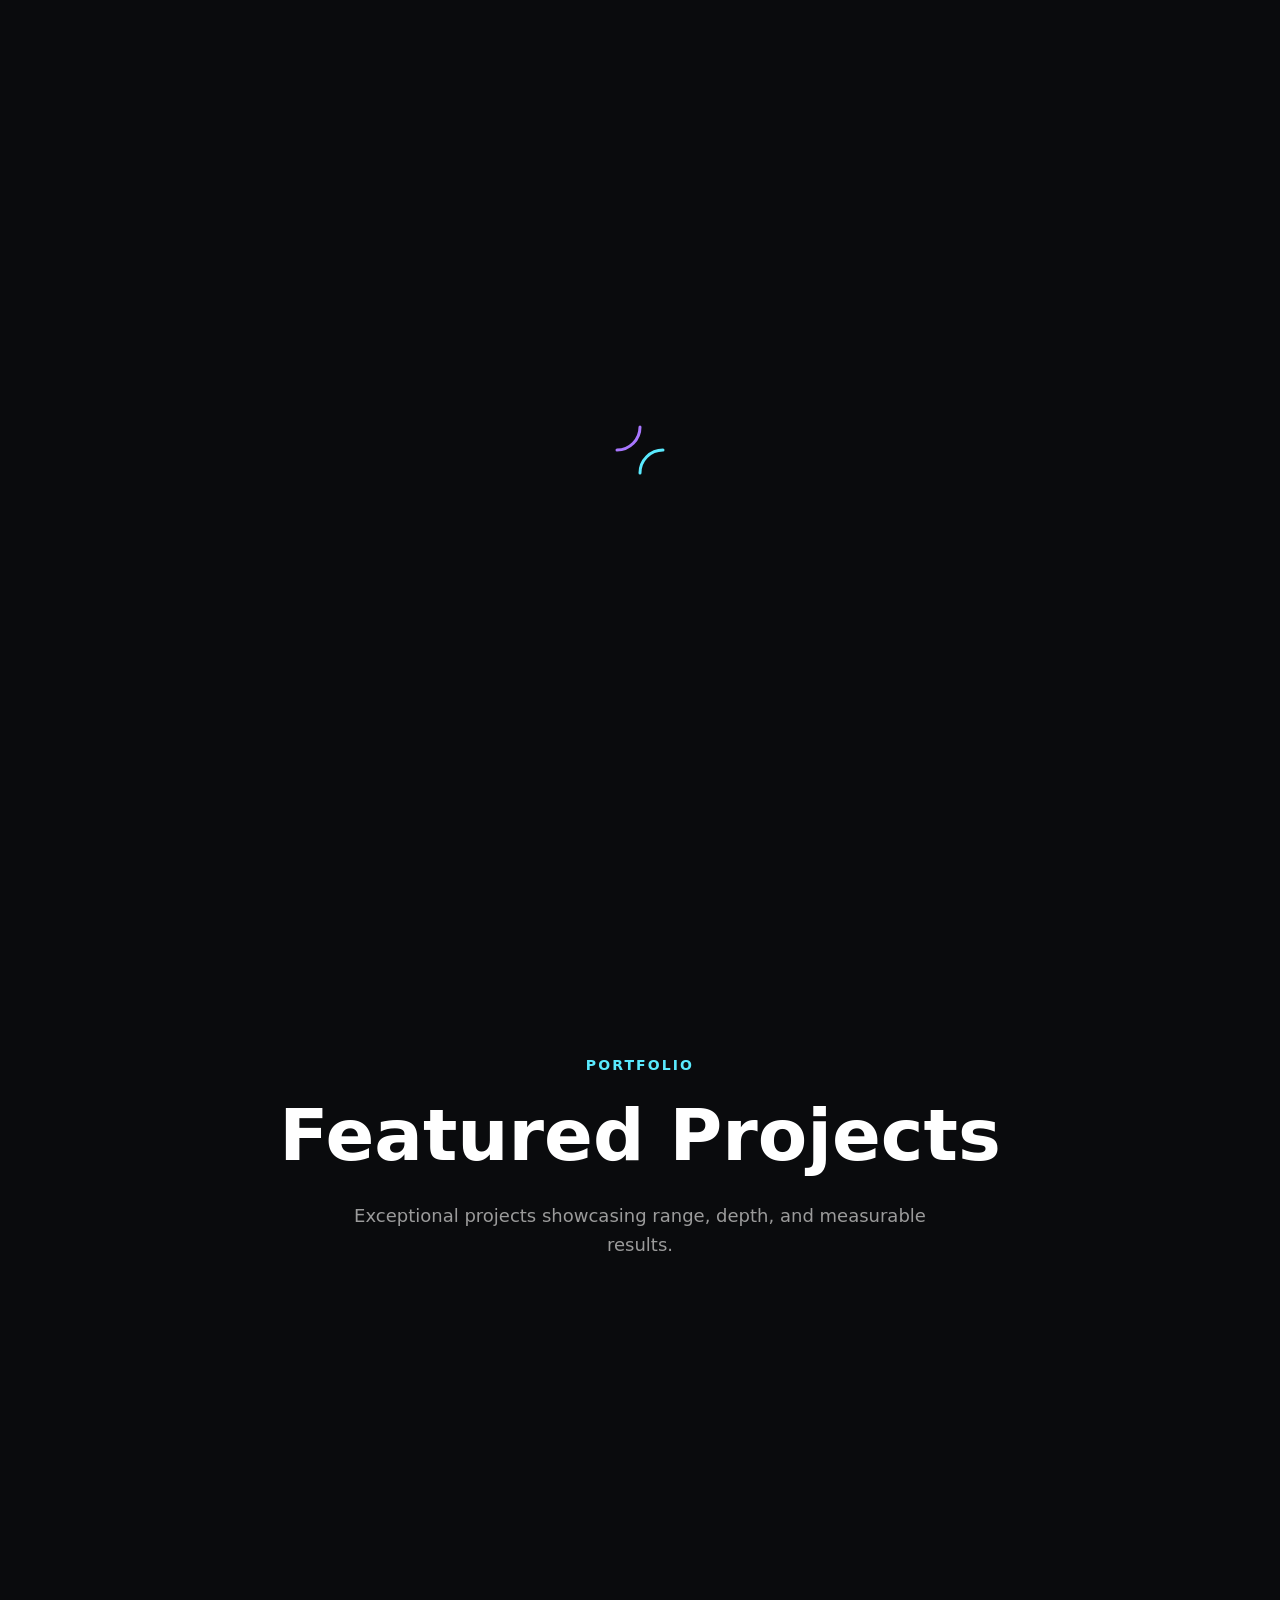
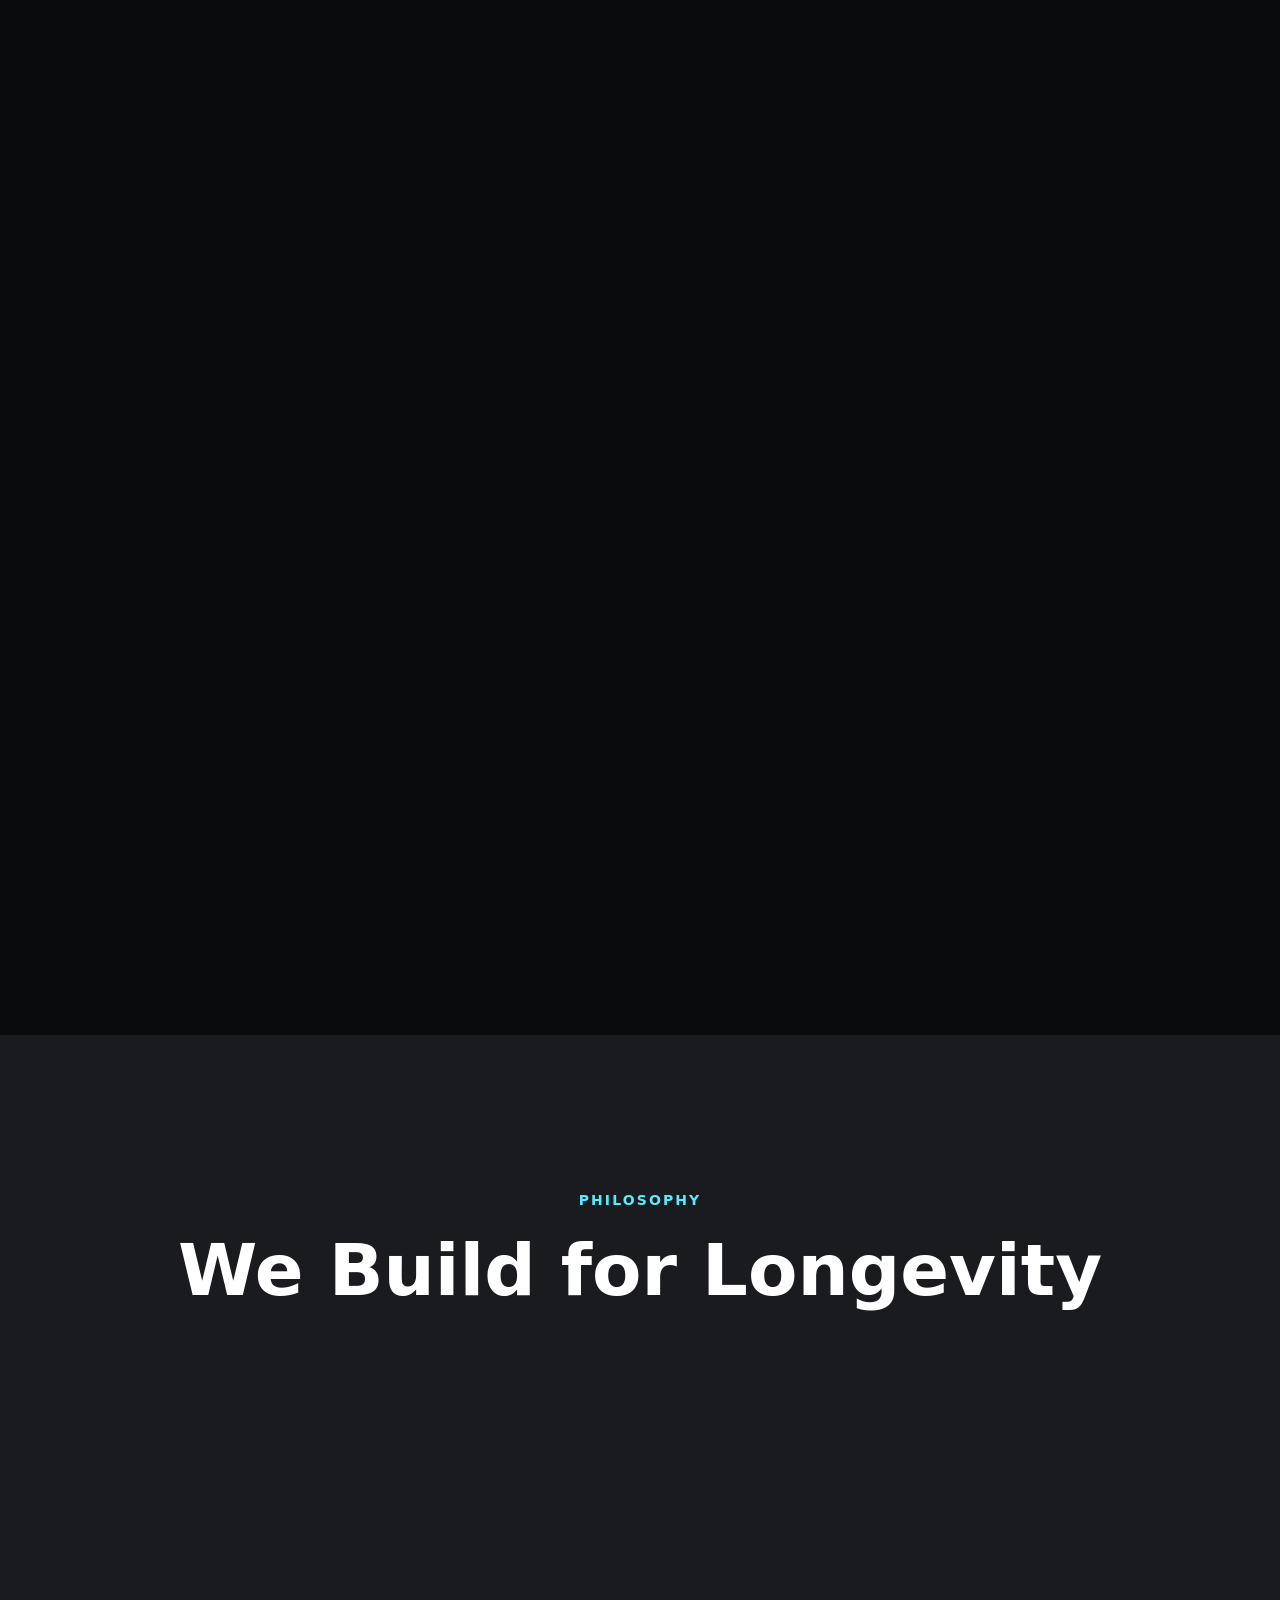
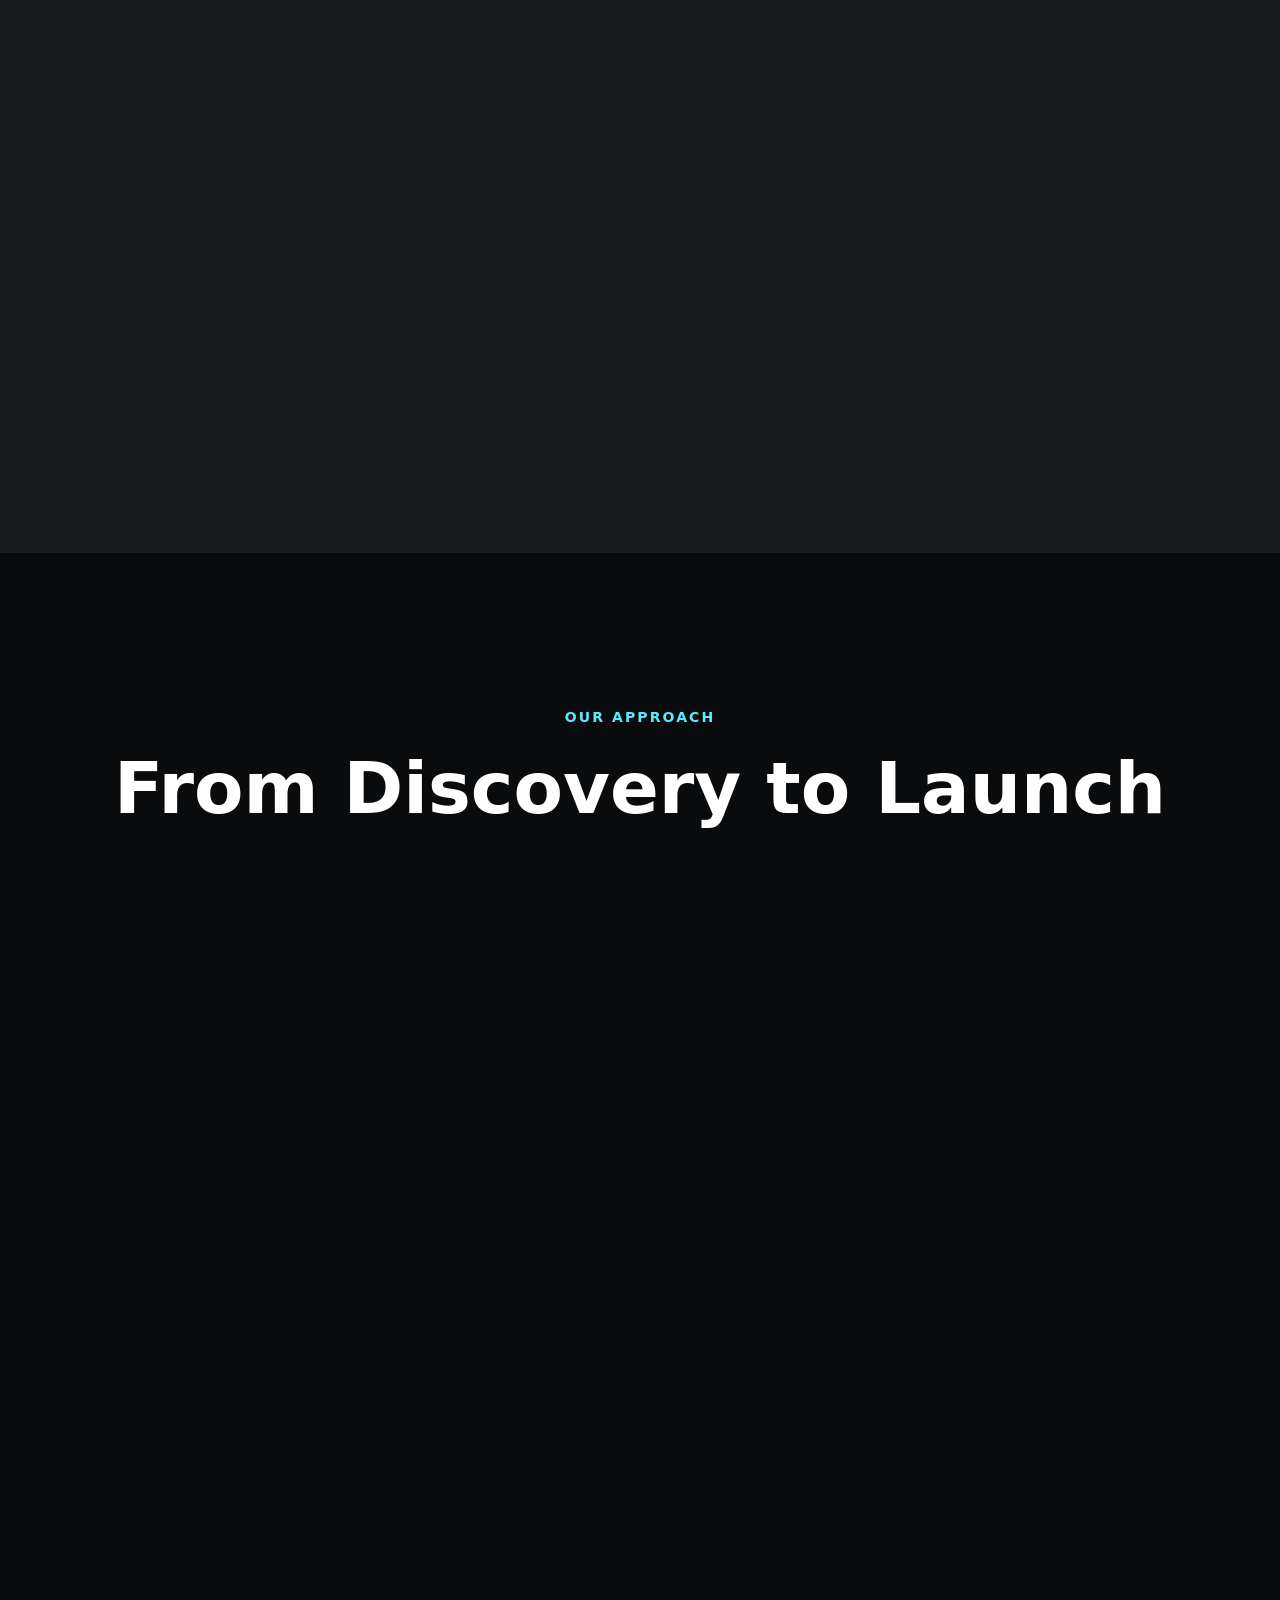
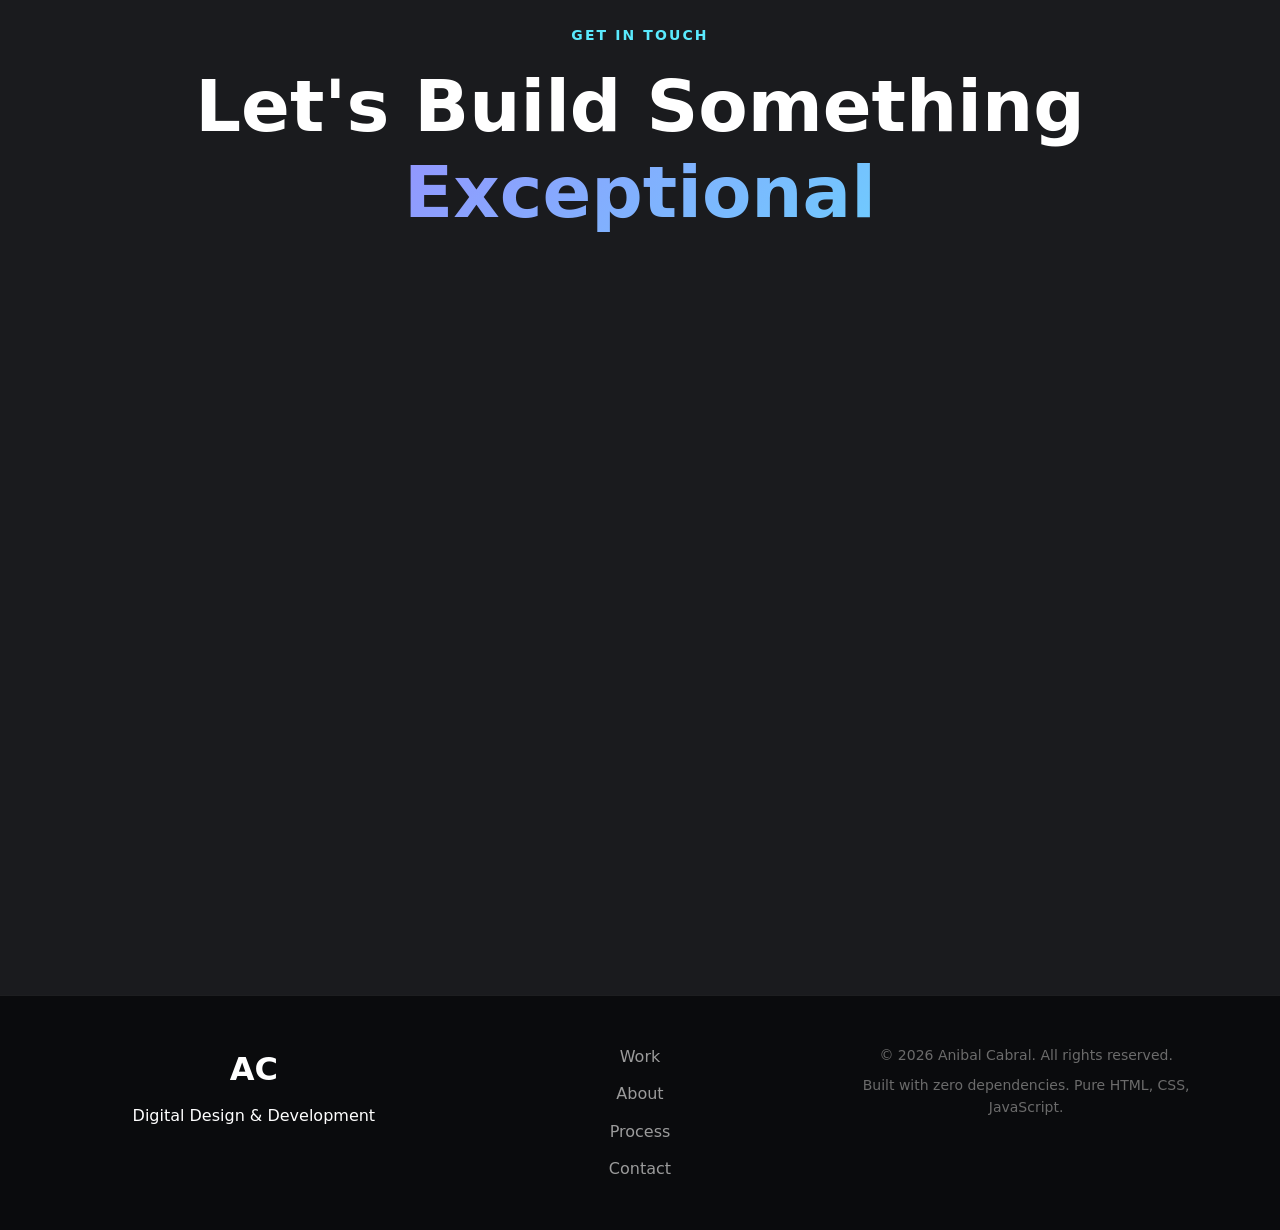
==== index.html @ a129af07 "Initial commit: Anibal Cabral Portfolio Site Features: - Zero-dependency static site (pure HTML/CSS/" ====
<!DOCTYPE html>
<html lang="en">
<head>
  <meta charset="UTF-8">
  <meta name="viewport" content="width=device-width, initial-scale=1.0">
  <meta name="description" content="Anibal Cabral — Digital Design & Development. We build accessible, high-performance websites with zero dependencies.">
  <meta name="author" content="Anibal Cabral">

  <!-- Open Graph -->
  <meta property="og:title" content="Anibal Cabral — Digital Design & Development">
  <meta property="og:description" content="We build accessible, high-performance websites with zero dependencies. Pure HTML, CSS, and JavaScript.">
  <meta property="og:type" content="website">
  <meta property="og:url" content="https://anibalcabral.com">

  <title>Anibal Cabral — Digital Design & Development</title>

  <link rel="stylesheet" href="assets/css/styles.css">
  <link rel="icon" href="assets/images/brand/favicon.svg" type="image/svg+xml">
</head>
<body>

  <!-- Skip Links (Accessibility) -->
  <a href="#main" class="skip-link">Skip to main content</a>

  <!-- Loading Animation -->
  <div class="app-loader" data-loader aria-hidden="true">
    <div class="loader-stage">
      <svg class="loader-mark" viewBox="0 0 64 64" aria-hidden="true">
        <path class="loader-arc loader-arc-purple" d="M32,9 A23,23 0 0,1 9,32"/>
        <path class="loader-arc loader-arc-aqua" d="M32,55 A23,23 0 0,1 55,32"/>
      </svg>
    </div>
  </div>

  <!-- Header -->
  <header class="site-header" data-header>
    <div class="container">
      <a href="/" class="logo" aria-label="Anibal Cabral Home">
        <span class="logo-text">AC</span>
      </a>

      <nav class="main-nav" data-nav>
        <button
          class="nav-toggle"
          data-nav-toggle
          aria-expanded="false"
          aria-controls="nav-menu"
          aria-label="Toggle navigation menu"
        >
          <span class="nav-toggle-icon" aria-hidden="true"></span>
        </button>

        <ul class="nav-menu" id="nav-menu" data-nav-menu>
          <li><a href="#work">Work</a></li>
          <li><a href="#about">About</a></li>
          <li><a href="#process">Process</a></li>
          <li><a href="#contact">Contact</a></li>
        </ul>
      </nav>
    </div>
  </header>

  <!-- Main Content -->
  <main id="main">

    <!-- Hero Section -->
    <section id="hero" class="hero hero--portfolio">
      <div class="cursor-spot" data-cursor aria-hidden="true"></div>

      <div class="container">
        <h1 class="hero-title" data-letters>
          <span class="ht-line">Anibal Cabral</span>
          <span class="ht-line gradient-text">Digital Design & Development</span>
        </h1>

        <p class="hero-lead" data-reveal>
          We build accessible, high-performance websites with zero dependencies.
          Pure HTML, CSS, and JavaScript — no frameworks, no compromises.
        </p>

        <div class="hero-cta" data-reveal>
          <a href="#work" class="cta-pill primary" data-magnetic>
            View Our Work
          </a>
          <a href="#contact" class="cta-pill secondary" data-magnetic>
            Start a Project
          </a>
        </div>
      </div>

      <div class="scroll-indicator" data-reveal>
        <span>Scroll to explore</span>
        <div class="scroll-arrow" aria-hidden="true">↓</div>
      </div>
    </section>

    <!-- Projects Section -->
    <section id="work" class="projects">
      <div class="container">
        <header class="section-head">
          <span class="overline">Portfolio</span>
          <h2 class="title-lg" data-letters>
            <span class="ht-line">Featured Projects</span>
          </h2>
          <p class="intro">
            Exceptional projects showcasing range, depth, and measurable results.
          </p>
        </header>

        <div class="project-grid">

          <!-- Project 1: Bridgewell -->
          <article class="project-card" data-tilt data-reveal>
            <figure class="project-visual">
              <img
                src="assets/images/projects/bridgewell-hero.jpg"
                alt="Bridgewell Health Service website homepage"
                loading="lazy"
                width="800"
                height="600"
              >
              <div class="project-overlay">
                <a href="case-studies/bridgewell.html" class="cta-pill">
                  View Case Study <span aria-hidden="true">→</span>
                </a>
              </div>
            </figure>

            <div class="project-meta">
              <h3 class="project-title">Bridgewell Health Service</h3>
              <p class="project-type">Healthcare • Accessibility-First</p>
              <ul class="project-tags">
                <li>Zero Dependencies</li>
                <li>WCAG AA</li>
                <li>Progressive Enhancement</li>
              </ul>
            </div>
          </article>

          <!-- Project 2: Hospital Intranet -->
          <article class="project-card" data-tilt data-reveal>
            <figure class="project-visual">
              <img
                src="assets/images/projects/hospital-intranet-hero.jpg"
                alt="Hospital intranet dashboard interface"
                loading="lazy"
                width="800"
                height="600"
              >
              <div class="project-overlay">
                <a href="case-studies/hospital-intranet.html" class="cta-pill">
                  View Case Study <span aria-hidden="true">→</span>
                </a>
              </div>
            </figure>

            <div class="project-meta">
              <h3 class="project-title">Hospital Intranet Redesign</h3>
              <p class="project-type">Enterprise • SharePoint SPFx</p>
              <ul class="project-tags">
                <li>14 Sites Unified</li>
                <li>Custom Dark Theme</li>
                <li>SPFx Components</li>
              </ul>
            </div>
          </article>

          <!-- Project 3: VitalEdge Gym (Placeholder) -->
          <article class="project-card" data-tilt data-reveal>
            <figure class="project-visual">
              <img
                src="assets/images/projects/vitaledge-hero.jpg"
                alt="VitalEdge Gym website and AI coaching platform"
                loading="lazy"
                width="800"
                height="600"
              >
              <div class="project-overlay">
                <a href="case-studies/vitaledge.html" class="cta-pill">
                  Coming Soon <span aria-hidden="true">→</span>
                </a>
              </div>
            </figure>

            <div class="project-meta">
              <h3 class="project-title">VitalEdge Gym + AI Coaching</h3>
              <p class="project-type">Fitness • AI Integration</p>
              <ul class="project-tags">
                <li>Hybrid Platform</li>
                <li>AI-Powered Coaching</li>
                <li>In Development</li>
              </ul>
            </div>
          </article>

          <!-- Project 4: Crypto Infrastructure (Placeholder) -->
          <article class="project-card" data-tilt data-reveal>
            <figure class="project-visual">
              <img
                src="assets/images/projects/crypto-infra-hero.jpg"
                alt="Cryptocurrency trading infrastructure dashboard"
                loading="lazy"
                width="800"
                height="600"
              >
              <div class="project-overlay">
                <a href="case-studies/crypto-infrastructure.html" class="cta-pill">
                  View Case Study <span aria-hidden="true">→</span>
                </a>
              </div>
            </figure>

            <div class="project-meta">
              <h3 class="project-title">Crypto Trading Infrastructure</h3>
              <p class="project-type">DeFi • High-Performance Systems</p>
              <ul class="project-tags">
                <li>Real-Time Data</li>
                <li>Multi-Agent Orchestration</li>
                <li>Production Scale</li>
              </ul>
            </div>
          </article>

        </div>
      </div>
    </section>

    <!-- About Section -->
    <section id="about" class="about">
      <div class="container">
        <header class="section-head">
          <span class="overline">Philosophy</span>
          <h2 class="title-lg" data-letters>
            <span class="ht-line">We Build for Longevity</span>
          </h2>
        </header>

        <div class="about-content">
          <div class="about-principle" data-reveal>
            <h3>Zero Dependencies</h3>
            <p>
              No frameworks. No build tools. No npm packages breaking six months later.
              Pure HTML, CSS, and JavaScript that works everywhere, forever.
            </p>
          </div>

          <div class="about-principle" data-reveal>
            <h3>Accessibility First</h3>
            <p>
              WCAG AA minimum. Semantic HTML. ARIA labels. Keyboard navigation.
              Reduced motion support. Screen reader tested. Everyone deserves access.
            </p>
          </div>

          <div class="about-principle" data-reveal>
            <h3>Performance Obsessed</h3>
            <p>
              Lazy loading. Passive listeners. GPU acceleration. RequestAnimationFrame.
              Instant loads. Smooth animations. Lighthouse 98+ scores.
            </p>
          </div>

          <div class="about-principle" data-reveal>
            <h3>Progressive Enhancement</h3>
            <p>
              Works without JavaScript. Enhanced with it. Mobile-first responsive.
              Clamp-based spacing. Breakpoint-free design. Future-proof architecture.
            </p>
          </div>
        </div>
      </div>
    </section>

    <!-- Process Section -->
    <section id="process" class="process">
      <div class="container">
        <header class="section-head">
          <span class="overline">Our Approach</span>
          <h2 class="title-lg" data-letters>
            <span class="ht-line">From Discovery to Launch</span>
          </h2>
        </header>

        <div class="process-timeline">
          <div class="phase" data-reveal>
            <div class="phase-number" data-counter data-target="1">1</div>
            <h3>Discovery & Research</h3>
            <p>
              Client interviews, competitive analysis, accessibility audit,
              user research. We understand the problem before touching code.
            </p>
          </div>

          <div class="phase" data-reveal>
            <div class="phase-number" data-counter data-target="2">2</div>
            <h3>Design System</h3>
            <p>
              Brand palette, custom properties, component library,
              accessibility-first patterns. Scalable, maintainable, beautiful.
            </p>
          </div>

          <div class="phase" data-reveal>
            <div class="phase-number" data-counter data-target="3">3</div>
            <h3>Development</h3>
            <p>
              Pure HTML5/CSS3/ES6+. Zero frameworks. Progressive enhancement.
              Mobile-first responsive. Performance optimized from day one.
            </p>
          </div>

          <div class="phase" data-reveal>
            <div class="phase-number" data-counter data-target="4">4</div>
            <h3>Testing & Launch</h3>
            <p>
              WCAG AA compliance testing, cross-browser QA, performance optimization,
              screen reader testing, security audit, deployment.
            </p>
          </div>
        </div>
      </div>
    </section>

    <!-- Contact Section -->
    <section id="contact" class="contact">
      <div class="container">
        <header class="section-head">
          <span class="overline">Get in Touch</span>
          <h2 class="title-lg" data-letters>
            <span class="ht-line">Let's Build Something</span>
            <span class="ht-line gradient-text">Exceptional</span>
          </h2>
        </header>

        <div class="contact-content">
          <div class="contact-info" data-reveal>
            <p class="contact-lead">
              Ready to start a project? Have a question about our process?
              We'd love to hear from you.
            </p>

            <div class="contact-methods">
              <div class="contact-method">
                <h3>Email</h3>
                <a href="mailto:anibal.cabral@uhsinc.com">anibal.cabral@uhsinc.com</a>
              </div>

              <div class="contact-method">
                <h3>Phone</h3>
                <a href="tel:+18573640579">857.364.0579</a>
              </div>

              <div class="contact-method">
                <h3>Location</h3>
                <p>Boston, Massachusetts</p>
              </div>
            </div>
          </div>

          <form class="contact-form" data-reveal action="/contact" method="POST">
            <div class="form-group">
              <label for="name">Name</label>
              <input
                type="text"
                id="name"
                name="name"
                required
                aria-required="true"
              >
            </div>

            <div class="form-group">
              <label for="email">Email</label>
              <input
                type="email"
                id="email"
                name="email"
                required
                aria-required="true"
              >
            </div>

            <div class="form-group">
              <label for="project">Project Type</label>
              <select id="project" name="project">
                <option value="new-website">New Website</option>
                <option value="redesign">Website Redesign</option>
                <option value="enterprise">Enterprise Application</option>
                <option value="ecommerce">E-Commerce</option>
                <option value="other">Other</option>
              </select>
            </div>

            <div class="form-group">
              <label for="message">Message</label>
              <textarea
                id="message"
                name="message"
                rows="5"
                required
                aria-required="true"
              ></textarea>
            </div>

            <button type="submit" class="cta-pill primary" data-magnetic>
              Send Message
            </button>
          </form>
        </div>
      </div>
    </section>

  </main>

  <!-- Footer -->
  <footer class="site-footer">
    <div class="container">
      <div class="footer-content">
        <div class="footer-brand">
          <div class="logo-text">AC</div>
          <p>Digital Design & Development</p>
        </div>

        <nav class="footer-nav">
          <ul>
            <li><a href="#work">Work</a></li>
            <li><a href="#about">About</a></li>
            <li><a href="#process">Process</a></li>
            <li><a href="#contact">Contact</a></li>
          </ul>
        </nav>

        <div class="footer-meta">
          <p>&copy; 2026 Anibal Cabral. All rights reserved.</p>
          <p>Built with zero dependencies. Pure HTML, CSS, JavaScript.</p>
        </div>
      </div>
    </div>
  </footer>

  <!-- Section Navigation Rail -->
  <nav class="section-rail" data-rail aria-label="Section navigation">
    <a href="#hero" class="rail-dot" data-rail-dot="hero" aria-label="Hero section">
      <span class="rail-label">Top</span>
    </a>
    <a href="#work" class="rail-dot" data-rail-dot="work" aria-label="Work section">
      <span class="rail-label">Work</span>
    </a>
    <a href="#about" class="rail-dot" data-rail-dot="about" aria-label="About section">
      <span class="rail-label">About</span>
    </a>
    <a href="#process" class="rail-dot" data-rail-dot="process" aria-label="Process section">
      <span class="rail-label">Process</span>
    </a>
    <a href="#contact" class="rail-dot" data-rail-dot="contact" aria-label="Contact section">
      <span class="rail-label">Contact</span>
    </a>
  </nav>

  <!-- Scroll Progress Bar -->
  <div class="scroll-progress" data-scroll-progress aria-hidden="true"></div>

  <script src="assets/js/main.js"></script>
</body>
</html>
---- assets/css/styles.css ----
/* ================================================================
   Anibal Cabral — Portfolio Site
   Foundation: Bridgewell Standards (Zero Dependencies, WCAG AA)
   Enhancements: 2026 Trends (Motion-First, Bold Typography)
   ================================================================ */

/* ================================================================
   CSS Custom Properties (Design System)
   ================================================================ */

:root {
  /* Brand Colors (Bridgewell Palette) */
  --purple: #a877fe;
  --purple-600: #7a4eff;
  --aqua: #5aeafe;
  --aqua-600: #2cd9f0;

  /* 2026 Accent Colors */
  --accent-energy: #ff6b6b;
  --accent-trust: #4ecdc4;

  /* Grayscale */
  --gray-900: #0a0b0d;
  --gray-800: #1a1b1e;
  --gray-700: #2d2e32;
  --gray-600: #4d4d4d;
  --gray-500: #6b6b6b;
  --gray-400: #9b9b9b;
  --gray-300: #cccccc;
  --gray-200: #e1e1e1;
  --gray-100: #f8f9fa;
  --white: #ffffff;

  /* Semantic Colors */
  --bg-primary: var(--gray-900);
  --bg-secondary: var(--gray-800);
  --bg-card: var(--gray-700);
  --text-primary: var(--white);
  --text-secondary: var(--gray-400);
  --text-muted: var(--gray-500);
  --border-color: rgba(255, 255, 255, 0.08);

  /* Gradients */
  --gradient-hero: linear-gradient(135deg, var(--purple), var(--aqua));
  --gradient-accent: linear-gradient(115deg, var(--accent-energy), var(--accent-trust));

  /* Typography Scale (2026 Bold Headlines) */
  --font-display: 'Sora', system-ui, -apple-system, sans-serif;
  --font-body: system-ui, -apple-system, BlinkMacSystemFont, 'Segoe UI', sans-serif;

  --text-display: clamp(4rem, 12vw, 10rem);
  --text-6xl: clamp(3rem, 8vw, 6rem);
  --text-5xl: clamp(2.5rem, 6vw, 4.5rem);
  --text-4xl: clamp(2rem, 5vw, 3.5rem);
  --text-3xl: clamp(1.75rem, 4vw, 2.5rem);
  --text-2xl: clamp(1.5rem, 3vw, 2rem);
  --text-xl: clamp(1.25rem, 2.5vw, 1.5rem);
  --text-lg: 1.125rem;
  --text-base: 1rem;
  --text-sm: 0.875rem;
  --text-xs: 0.75rem;

  /* Spacing */
  --gutter: clamp(1.25rem, 3vw, 2rem);
  --container: clamp(1100px, 88vw, 1320px);
  --section-gap: clamp(6rem, 12vw, 10rem);
  --card-gap: clamp(2rem, 4vw, 3rem);

  /* Border Radius */
  --radius-xs: 4px;
  --radius-sm: 8px;
  --radius-md: 12px;
  --radius-lg: 16px;
  --radius-xl: 24px;
  --radius-pill: 99px;

  /* Shadows */
  --shadow-sm: 0 2px 8px rgba(0, 0, 0, 0.1);
  --shadow-md: 0 4px 16px rgba(0, 0, 0, 0.15);
  --shadow-lg: 0 12px 30px rgba(0, 0, 0, 0.25);
  --shadow-glow: 0 0 40px rgba(168, 119, 254, 0.3);

  /* Transitions */
  --ease: cubic-bezier(0.4, 0, 0.2, 1);
  --ease-in: cubic-bezier(0.4, 0, 1, 1);
  --ease-out: cubic-bezier(0, 0, 0.2, 1);
  --ease-bounce: cubic-bezier(0.68, -0.55, 0.265, 1.55);

  --duration-fast: 150ms;
  --duration-base: 250ms;
  --duration-slow: 350ms;
  --duration-slower: 500ms;

  /* Z-Index Scale */
  --z-base: 1;
  --z-dropdown: 100;
  --z-sticky: 200;
  --z-fixed: 300;
  --z-modal: 400;
  --z-popover: 500;
  --z-tooltip: 600;
}

/* ================================================================
   Reset & Base Styles
   ================================================================ */

*,
*::before,
*::after {
  box-sizing: border-box;
  margin: 0;
  padding: 0;
}

html {
  font-size: 16px;
  scroll-behavior: smooth;
  -webkit-font-smoothing: antialiased;
  -moz-osx-font-smoothing: grayscale;
}

@media (prefers-reduced-motion: reduce) {
  html {
    scroll-behavior: auto;
  }
}

body {
  font-family: var(--font-body);
  font-size: var(--text-base);
  line-height: 1.6;
  color: var(--text-primary);
  background: var(--bg-primary);
  overflow-x: hidden;
}

/* ================================================================
   Accessibility
   ================================================================ */

.skip-link {
  position: absolute;
  top: -100%;
  left: 0;
  padding: 1rem 1.5rem;
  background: var(--purple);
  color: var(--white);
  text-decoration: none;
  font-weight: 600;
  z-index: var(--z-tooltip);
  border-radius: 0 0 var(--radius-sm) 0;
}

.skip-link:focus {
  top: 0;
}

:focus-visible {
  outline: 2px solid var(--aqua);
  outline-offset: 4px;
}

@media (prefers-reduced-motion: reduce) {
  *,
  *::before,
  *::after {
    animation-duration: 0.01ms !important;
    animation-iteration-count: 1 !important;
    transition-duration: 0.01ms !important;
  }
}

/* ================================================================
   Typography
   ================================================================ */

h1, h2, h3, h4, h5, h6 {
  font-family: var(--font-display);
  font-weight: 700;
  line-height: 1.2;
  margin-bottom: 1rem;
}

h1 { font-size: var(--text-6xl); }
h2 { font-size: var(--text-4xl); }
h3 { font-size: var(--text-2xl); }
h4 { font-size: var(--text-xl); }
h5 { font-size: var(--text-lg); }
h6 { font-size: var(--text-base); }

p {
  margin-bottom: 1rem;
}

a {
  color: var(--aqua);
  text-decoration: none;
  transition: color var(--duration-base) var(--ease);
}

a:hover {
  color: var(--aqua-600);
}

/* ================================================================
   Layout Utilities
   ================================================================ */

.container {
  width: min(var(--container), 100% - var(--gutter) * 2);
  margin-inline: auto;
}

.section-gap {
  padding-block: var(--section-gap);
}

/* ================================================================
   Loading Animation
   ================================================================ */

.app-loader {
  position: fixed;
  inset: 0;
  background: var(--bg-primary);
  display: grid;
  place-items: center;
  z-index: var(--z-modal);
  transition: opacity var(--duration-slow) var(--ease),
              visibility 0ms var(--duration-slow);
}

.app-loader[data-loaded] {
  opacity: 0;
  visibility: hidden;
}

.loader-stage {
  width: 64px;
  height: 64px;
  animation: pulse 1.5s ease-in-out infinite;
}

.loader-mark {
  width: 100%;
  height: 100%;
}

.loader-arc {
  fill: none;
  stroke-width: 3;
  stroke-linecap: round;
  animation: spin 2s linear infinite;
  transform-origin: center;
}

.loader-arc-purple {
  stroke: var(--purple);
}

.loader-arc-aqua {
  stroke: var(--aqua);
  animation-direction: reverse;
}

@keyframes spin {
  to { transform: rotate(360deg); }
}

@keyframes pulse {
  0%, 100% { opacity: 1; transform: scale(1); }
  50% { opacity: 0.8; transform: scale(0.95); }
}

/* ================================================================
   Header
   ================================================================ */

.site-header {
  position: fixed;
  top: 0;
  left: 0;
  right: 0;
  z-index: var(--z-sticky);
  background: var(--bg-primary);
  border-bottom: 1px solid var(--border-color);
  backdrop-filter: blur(12px);
  -webkit-backdrop-filter: blur(12px);
  transition: transform var(--duration-base) var(--ease);
}

.site-header[data-scrolled] {
  box-shadow: var(--shadow-md);
}

.site-header .container {
  display: flex;
  align-items: center;
  justify-content: space-between;
  padding-block: 1.25rem;
}

.logo {
  font-family: var(--font-display);
  font-size: var(--text-xl);
  font-weight: 700;
  color: var(--text-primary);
  transition: color var(--duration-base) var(--ease);
}

.logo:hover {
  color: var(--aqua);
}

.main-nav {
  display: flex;
  align-items: center;
  gap: 2rem;
}

.nav-toggle {
  display: none;
  background: none;
  border: none;
  cursor: pointer;
  padding: 0.5rem;
}

.nav-toggle-icon {
  display: block;
  width: 24px;
  height: 2px;
  background: var(--text-primary);
  position: relative;
  transition: background var(--duration-base) var(--ease);
}

.nav-toggle-icon::before,
.nav-toggle-icon::after {
  content: '';
  position: absolute;
  left: 0;
  width: 100%;
  height: 2px;
  background: var(--text-primary);
  transition: transform var(--duration-base) var(--ease);
}

.nav-toggle-icon::before { top: -8px; }
.nav-toggle-icon::after { bottom: -8px; }

.nav-toggle[aria-expanded="true"] .nav-toggle-icon {
  background: transparent;
}

.nav-toggle[aria-expanded="true"] .nav-toggle-icon::before {
  transform: rotate(45deg) translate(5px, 6px);
}

.nav-toggle[aria-expanded="true"] .nav-toggle-icon::after {
  transform: rotate(-45deg) translate(5px, -6px);
}

.nav-menu {
  display: flex;
  gap: 2rem;
  list-style: none;
}

.nav-menu a {
  color: var(--text-secondary);
  font-weight: 500;
  transition: color var(--duration-base) var(--ease);
}

.nav-menu a:hover {
  color: var(--text-primary);
}

@media (max-width: 768px) {
  .nav-toggle {
    display: block;
  }

  .nav-menu {
    position: fixed;
    top: 73px;
    right: -100%;
    width: min(320px, 100%);
    height: calc(100vh - 73px);
    background: var(--bg-secondary);
    flex-direction: column;
    padding: 2rem;
    transition: right var(--duration-slow) var(--ease);
    box-shadow: var(--shadow-lg);
  }

  .nav-menu[data-expanded] {
    right: 0;
  }
}

/* ================================================================
   Hero Section
   ================================================================ */

.hero {
  position: relative;
  min-height: 100vh;
  display: grid;
  place-items: center;
  padding-block: 8rem 4rem;
  overflow: hidden;
}

.cursor-spot {
  position: absolute;
  inset: 0;
  pointer-events: none;
  background: radial-gradient(
    600px circle at var(--x, 50%) var(--y, 50%),
    rgba(168, 119, 254, 0.08),
    transparent 50%
  );
  opacity: 0;
  transition: opacity var(--duration-slow) var(--ease);
}

.hero:hover .cursor-spot {
  opacity: 1;
}

.hero-title {
  text-align: center;
  margin-bottom: 1.5rem;
}

.ht-line {
  display: block;
}

.gradient-text {
  background: var(--gradient-hero);
  -webkit-background-clip: text;
  -webkit-text-fill-color: transparent;
  background-clip: text;
  color: transparent;
}

.hero-lead {
  max-width: 720px;
  margin-inline: auto;
  margin-bottom: 2.5rem;
  font-size: var(--text-xl);
  line-height: 1.6;
  color: var(--text-secondary);
  text-align: center;
}

.hero-cta {
  display: flex;
  gap: 1rem;
  justify-content: center;
  flex-wrap: wrap;
}

.scroll-indicator {
  position: absolute;
  bottom: 3rem;
  left: 50%;
  transform: translateX(-50%);
  display: flex;
  flex-direction: column;
  align-items: center;
  gap: 0.5rem;
  color: var(--text-muted);
  font-size: var(--text-sm);
  text-transform: uppercase;
  letter-spacing: 0.1em;
}

.scroll-arrow {
  animation: bounce 2s ease-in-out infinite;
}

@keyframes bounce {
  0%, 100% { transform: translateY(0); }
  50% { transform: translateY(8px); }
}

/* ================================================================
   CTA Pills (Buttons)
   ================================================================ */

.cta-pill {
  display: inline-flex;
  align-items: center;
  gap: 0.5rem;
  padding: 0.875rem 2rem;
  font-size: var(--text-base);
  font-weight: 600;
  border-radius: var(--radius-pill);
  border: 2px solid transparent;
  cursor: pointer;
  transition: all var(--duration-base) var(--ease);
  position: relative;
  overflow: hidden;
}

.cta-pill::before {
  content: '';
  position: absolute;
  inset: 0;
  background: var(--gradient-hero);
  opacity: 0;
  transition: opacity var(--duration-slow) var(--ease);
  z-index: -1;
}

.cta-pill.primary {
  background: var(--gray-800);
  color: var(--white);
  box-shadow: var(--shadow-md);
}

.cta-pill.primary:hover::before {
  opacity: 1;
}

.cta-pill.secondary {
  background: transparent;
  color: var(--aqua);
  border-color: var(--aqua);
}

.cta-pill.secondary:hover {
  background: var(--aqua);
  color: var(--gray-900);
}

.cta-pill[data-magnetic] {
  transition: transform var(--duration-fast) var(--ease);
}

/* ================================================================
   Section Headers
   ================================================================ */

.section-head {
  text-align: center;
  margin-bottom: 4rem;
}

.overline {
  display: block;
  font-size: var(--text-sm);
  font-weight: 600;
  text-transform: uppercase;
  letter-spacing: 0.15em;
  color: var(--aqua);
  margin-bottom: 1rem;
}

.title-lg {
  font-size: var(--text-5xl);
  margin-bottom: 1.5rem;
}

.intro {
  max-width: 640px;
  margin-inline: auto;
  font-size: var(--text-lg);
  color: var(--text-secondary);
}

/* ================================================================
   Projects Section
   ================================================================ */

.projects {
  padding-block: var(--section-gap);
}

.project-grid {
  display: grid;
  grid-template-columns: repeat(auto-fit, minmax(min(400px, 100%), 1fr));
  gap: var(--card-gap);
}

.project-card {
  background: var(--bg-card);
  border-radius: var(--radius-lg);
  overflow: hidden;
  transition: transform var(--duration-base) var(--ease),
              box-shadow var(--duration-base) var(--ease);
}

.project-card:hover {
  transform: translateY(-8px);
  box-shadow: var(--shadow-lg);
}

.project-visual {
  position: relative;
  aspect-ratio: 4 / 3;
  overflow: hidden;
}

.project-visual img {
  width: 100%;
  height: 100%;
  object-fit: cover;
  transition: transform var(--duration-slow) var(--ease);
}

.project-card:hover .project-visual img {
  transform: scale(1.05);
}

.project-overlay {
  position: absolute;
  inset: 0;
  background: linear-gradient(
    to top,
    rgba(10, 11, 13, 0.9),
    transparent
  );
  display: grid;
  place-items: center;
  opacity: 0;
  transition: opacity var(--duration-base) var(--ease);
}

.project-card:hover .project-overlay {
  opacity: 1;
}

.project-meta {
  padding: 1.5rem;
}

.project-title {
  font-size: var(--text-xl);
  margin-bottom: 0.5rem;
}

.project-type {
  color: var(--text-muted);
  font-size: var(--text-sm);
  margin-bottom: 1rem;
}

.project-tags {
  display: flex;
  flex-wrap: wrap;
  gap: 0.5rem;
  list-style: none;
}

.project-tags li {
  padding: 0.25rem 0.75rem;
  background: var(--gray-800);
  border-radius: var(--radius-pill);
  font-size: var(--text-xs);
  color: var(--text-secondary);
}

/* ================================================================
   About Section
   ================================================================ */

.about {
  padding-block: var(--section-gap);
  background: var(--bg-secondary);
}

.about-content {
  display: grid;
  grid-template-columns: repeat(auto-fit, minmax(min(280px, 100%), 1fr));
  gap: var(--card-gap);
  margin-top: 3rem;
}

.about-principle {
  padding: 2rem;
  background: var(--bg-card);
  border-radius: var(--radius-lg);
  border: 1px solid var(--border-color);
}

.about-principle h3 {
  color: var(--aqua);
  margin-bottom: 1rem;
}

.about-principle p {
  color: var(--text-secondary);
  margin: 0;
}

/* ================================================================
   Process Section
   ================================================================ */

.process {
  padding-block: var(--section-gap);
}

.process-timeline {
  max-width: 900px;
  margin-inline: auto;
  margin-top: 3rem;
}

.phase {
  display: grid;
  grid-template-columns: 80px 1fr;
  gap: 2rem;
  margin-bottom: 3rem;
  position: relative;
}

.phase::before {
  content: '';
  position: absolute;
  left: 40px;
  top: 80px;
  bottom: -48px;
  width: 2px;
  background: var(--border-color);
}

.phase:last-child::before {
  display: none;
}

.phase-number {
  width: 80px;
  height: 80px;
  display: grid;
  place-items: center;
  font-size: var(--text-3xl);
  font-weight: 700;
  background: var(--gradient-hero);
  border-radius: 50%;
  color: var(--white);
}

.phase h3 {
  margin-bottom: 0.75rem;
}

.phase p {
  color: var(--text-secondary);
  margin: 0;
}

/* ================================================================
   Contact Section
   ================================================================ */

.contact {
  padding-block: var(--section-gap);
  background: var(--bg-secondary);
}

.contact-content {
  display: grid;
  grid-template-columns: repeat(auto-fit, minmax(min(400px, 100%), 1fr));
  gap: 4rem;
  margin-top: 3rem;
}

.contact-lead {
  font-size: var(--text-lg);
  color: var(--text-secondary);
  margin-bottom: 2rem;
}

.contact-methods {
  display: grid;
  gap: 2rem;
}

.contact-method h3 {
  font-size: var(--text-sm);
  text-transform: uppercase;
  letter-spacing: 0.1em;
  color: var(--aqua);
  margin-bottom: 0.5rem;
}

.contact-method a {
  color: var(--text-primary);
  font-size: var(--text-lg);
}

.contact-form {
  display: grid;
  gap: 1.5rem;
}

.form-group {
  display: grid;
  gap: 0.5rem;
}

.form-group label {
  font-weight: 600;
  font-size: var(--text-sm);
  color: var(--text-secondary);
}

.form-group input,
.form-group select,
.form-group textarea {
  padding: 0.875rem 1rem;
  background: var(--bg-card);
  border: 1px solid var(--border-color);
  border-radius: var(--radius-sm);
  color: var(--text-primary);
  font-family: inherit;
  font-size: var(--text-base);
  transition: border-color var(--duration-base) var(--ease);
}

.form-group input:focus,
.form-group select:focus,
.form-group textarea:focus {
  outline: none;
  border-color: var(--aqua);
}

.form-group textarea {
  resize: vertical;
  min-height: 120px;
}

/* ================================================================
   Footer
   ================================================================ */

.site-footer {
  padding-block: 3rem;
  border-top: 1px solid var(--border-color);
}

.footer-content {
  display: grid;
  grid-template-columns: repeat(auto-fit, minmax(min(200px, 100%), 1fr));
  gap: 2rem;
  text-align: center;
}

.footer-brand .logo-text {
  font-family: var(--font-display);
  font-size: var(--text-2xl);
  font-weight: 700;
  margin-bottom: 0.5rem;
}

.footer-nav ul {
  list-style: none;
  display: flex;
  flex-direction: column;
  gap: 0.75rem;
}

.footer-nav a {
  color: var(--text-secondary);
}

.footer-meta p {
  color: var(--text-muted);
  font-size: var(--text-sm);
  margin-bottom: 0.5rem;
}

/* ================================================================
   Section Rail (Navigation Dots)
   ================================================================ */

.section-rail {
  position: fixed;
  right: 2rem;
  top: 50%;
  transform: translateY(-50%);
  display: flex;
  flex-direction: column;
  gap: 1rem;
  z-index: var(--z-fixed);
}

.rail-dot {
  position: relative;
  width: 12px;
  height: 12px;
  background: var(--gray-600);
  border-radius: 50%;
  transition: all var(--duration-base) var(--ease);
}

.rail-dot:hover,
.rail-dot[data-active] {
  background: var(--aqua);
  transform: scale(1.5);
}

.rail-label {
  position: absolute;
  right: calc(100% + 1rem);
  top: 50%;
  transform: translateY(-50%);
  font-size: var(--text-xs);
  color: var(--text-secondary);
  white-space: nowrap;
  opacity: 0;
  pointer-events: none;
  transition: opacity var(--duration-base) var(--ease);
}

.rail-dot:hover .rail-label {
  opacity: 1;
}

@media (max-width: 768px) {
  .section-rail {
    display: none;
  }
}

/* ================================================================
   Scroll Progress Bar
   ================================================================ */

.scroll-progress {
  position: fixed;
  top: 0;
  left: 0;
  height: 3px;
  background: var(--gradient-hero);
  transform-origin: left;
  transform: scaleX(0);
  z-index: var(--z-tooltip);
}

/* ================================================================
   Reveal Animations
   ================================================================ */

[data-reveal] {
  opacity: 0;
  transform: translateY(40px);
  transition: opacity var(--duration-slow) var(--ease),
              transform var(--duration-slow) var(--ease);
}

[data-reveal][data-revealed] {
  opacity: 1;
  transform: translateY(0);
}

/* ================================================================
   Tilt Effect (3D Cards)
   ================================================================ */

[data-tilt] {
  transform-style: preserve-3d;
  transition: transform var(--duration-fast) var(--ease);
}

/* ================================================================
   Responsive Utilities
   ================================================================ */

@media (max-width: 1024px) {
  :root {
    --section-gap: clamp(4rem, 10vw, 8rem);
  }
}

@media (max-width: 768px) {
  .footer-content {
    text-align: left;
  }

  .hero-title {
    font-size: var(--text-4xl);
  }

  .hero-lead {
    font-size: var(--text-lg);
  }
}

@media (max-width: 480px) {
  .hero-cta {
    flex-direction: column;
  }

  .cta-pill {
    width: 100%;
    justify-content: center;
  }
}
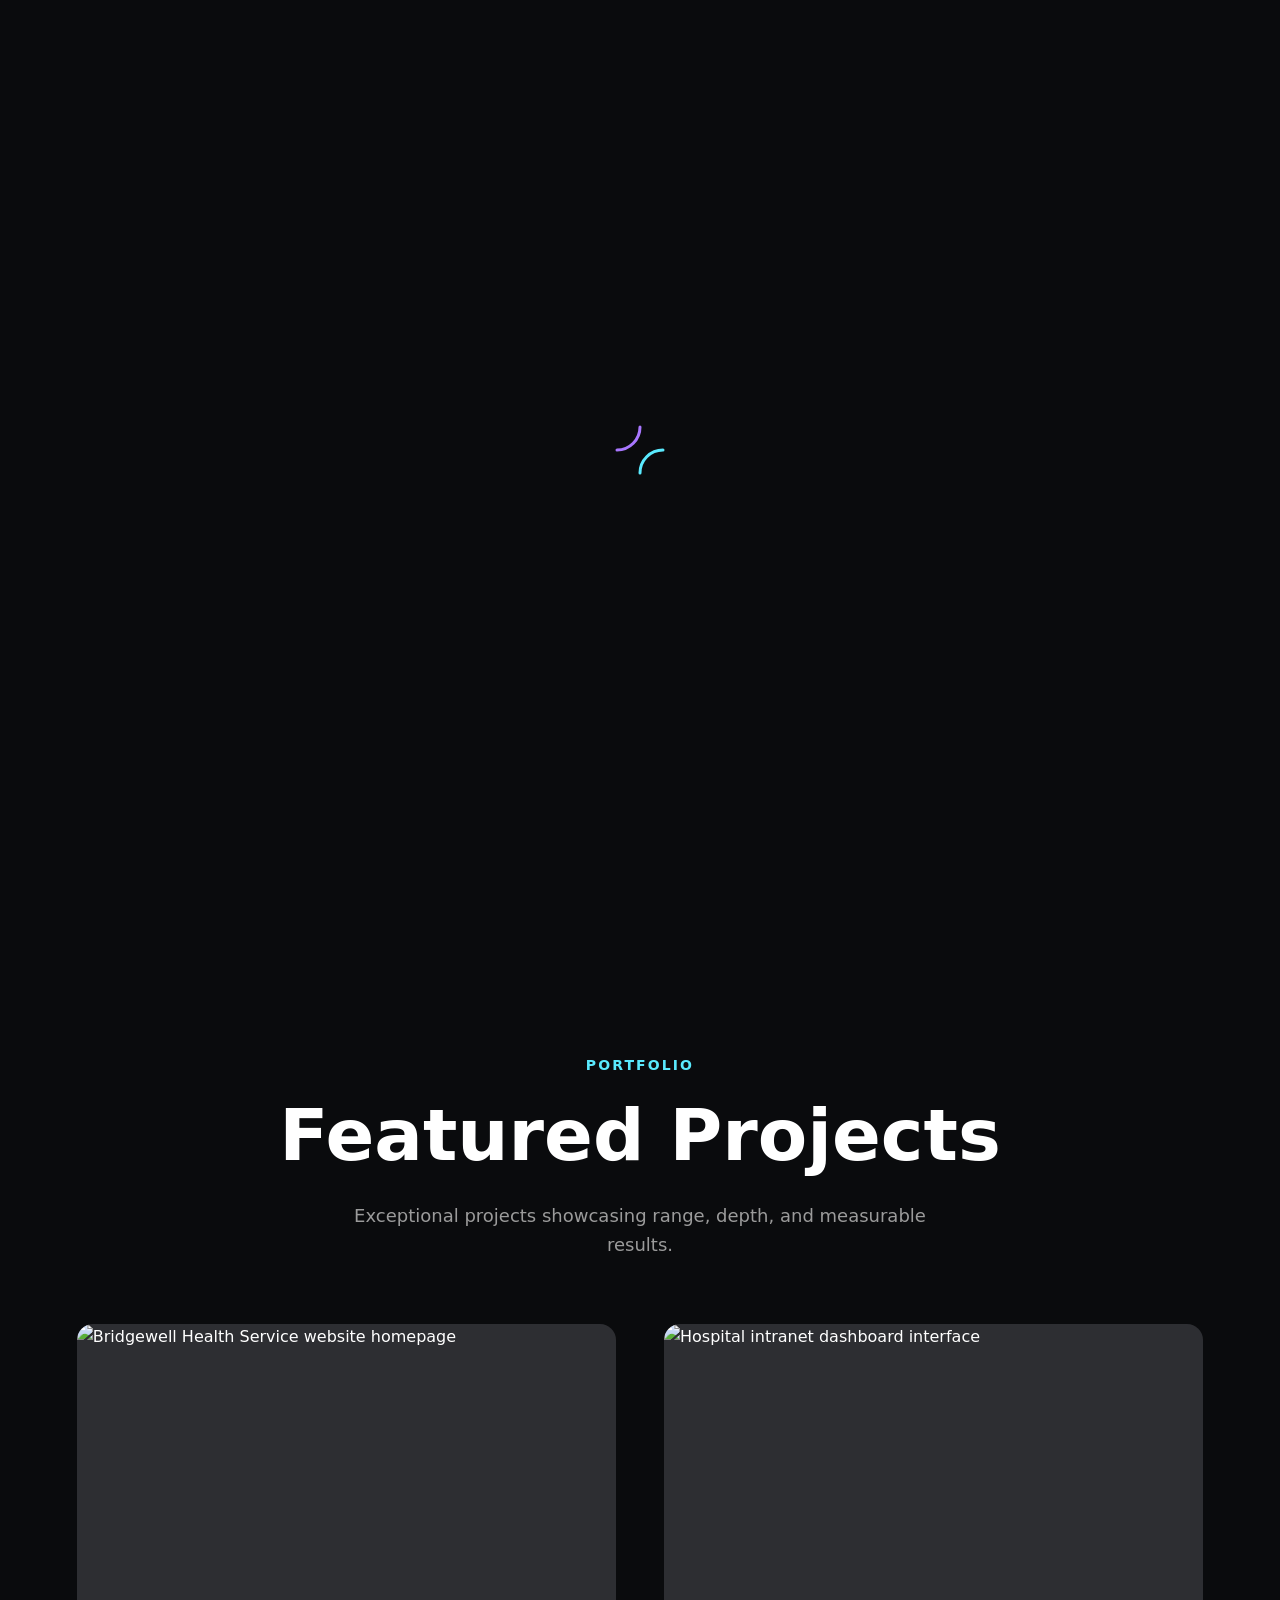
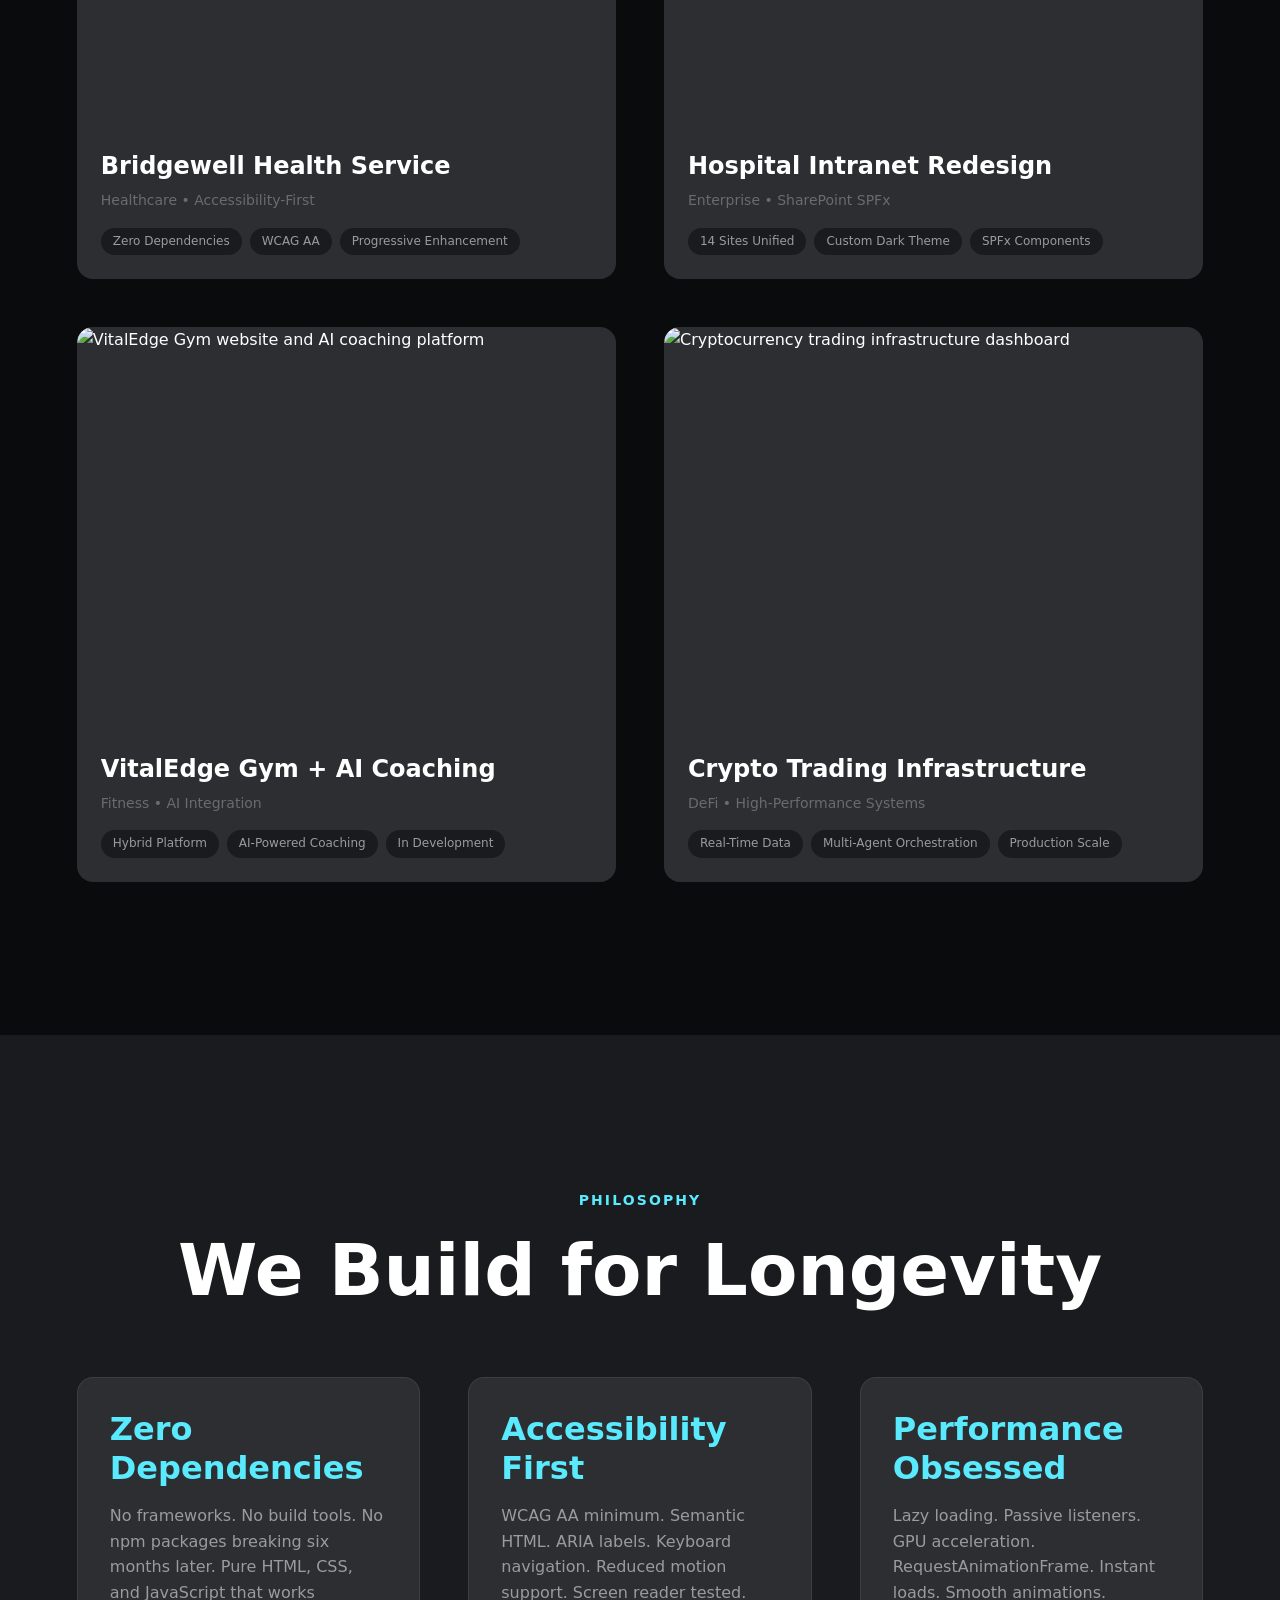
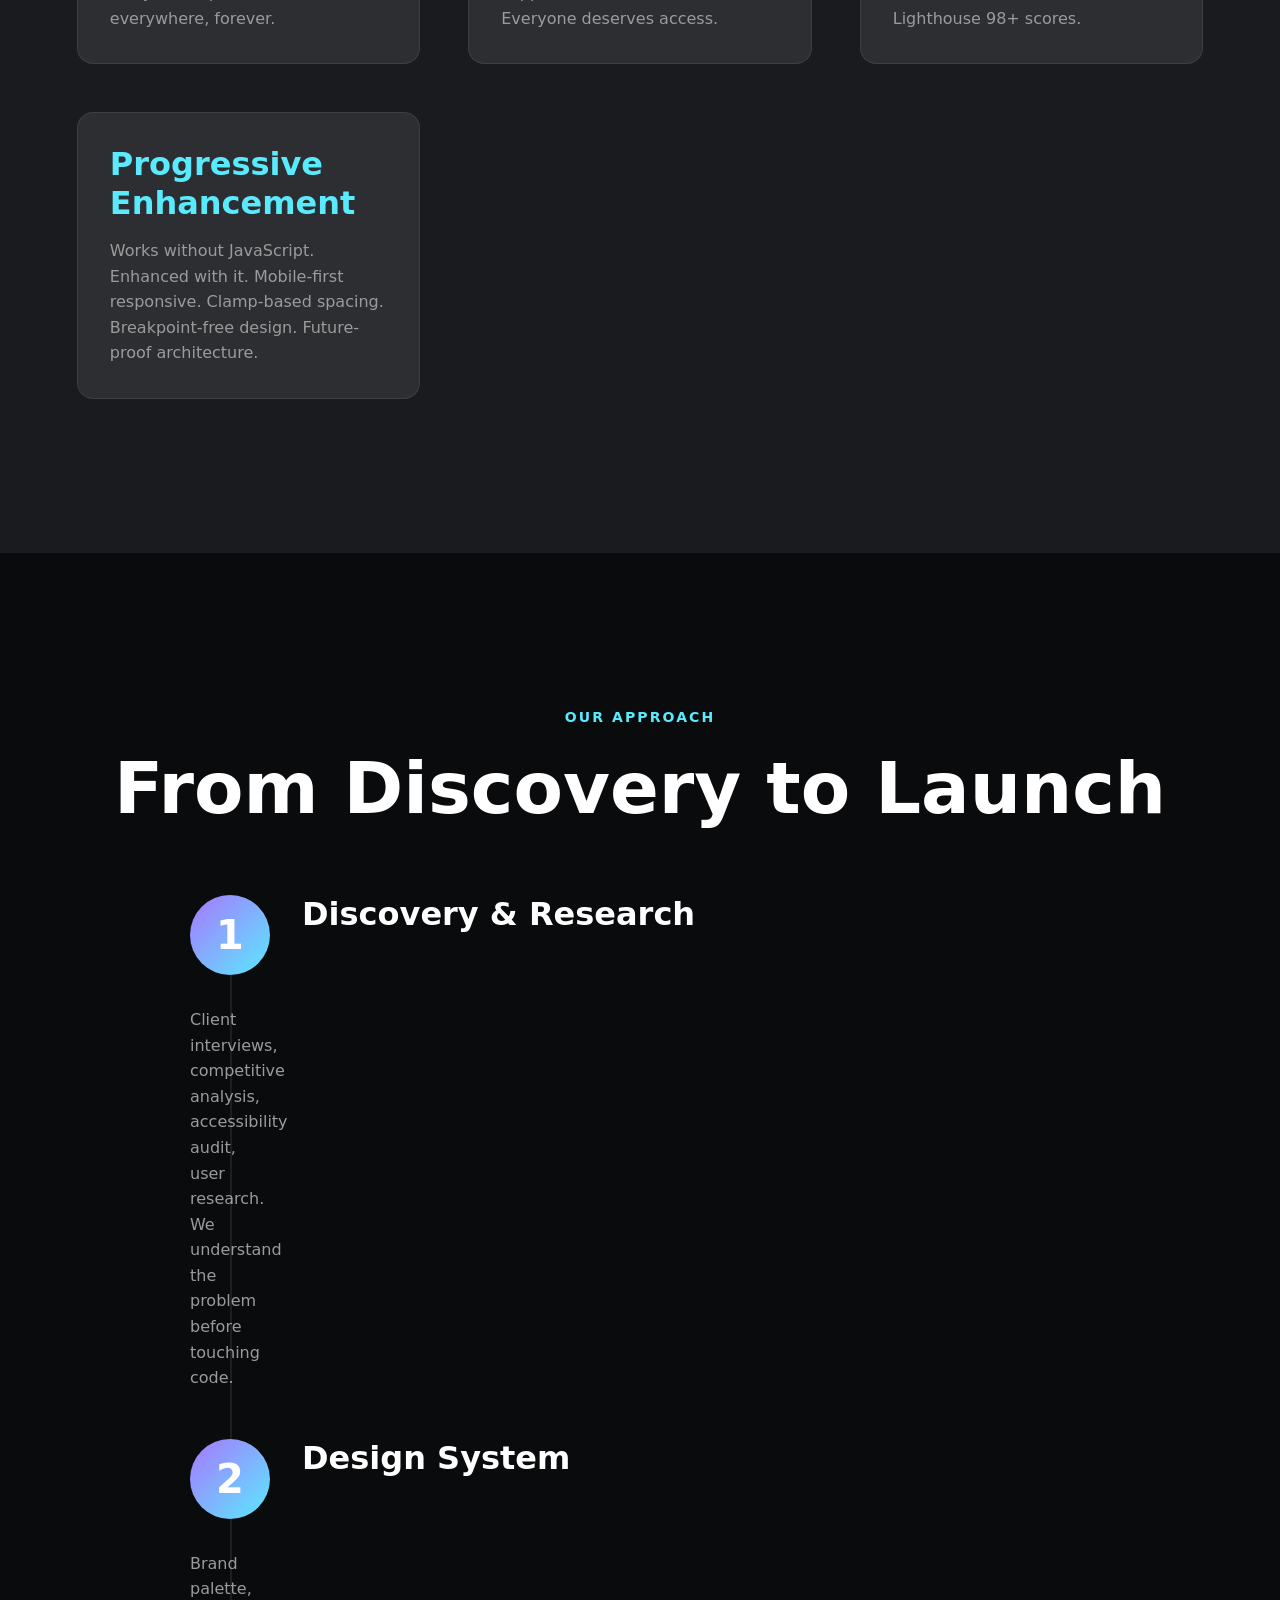
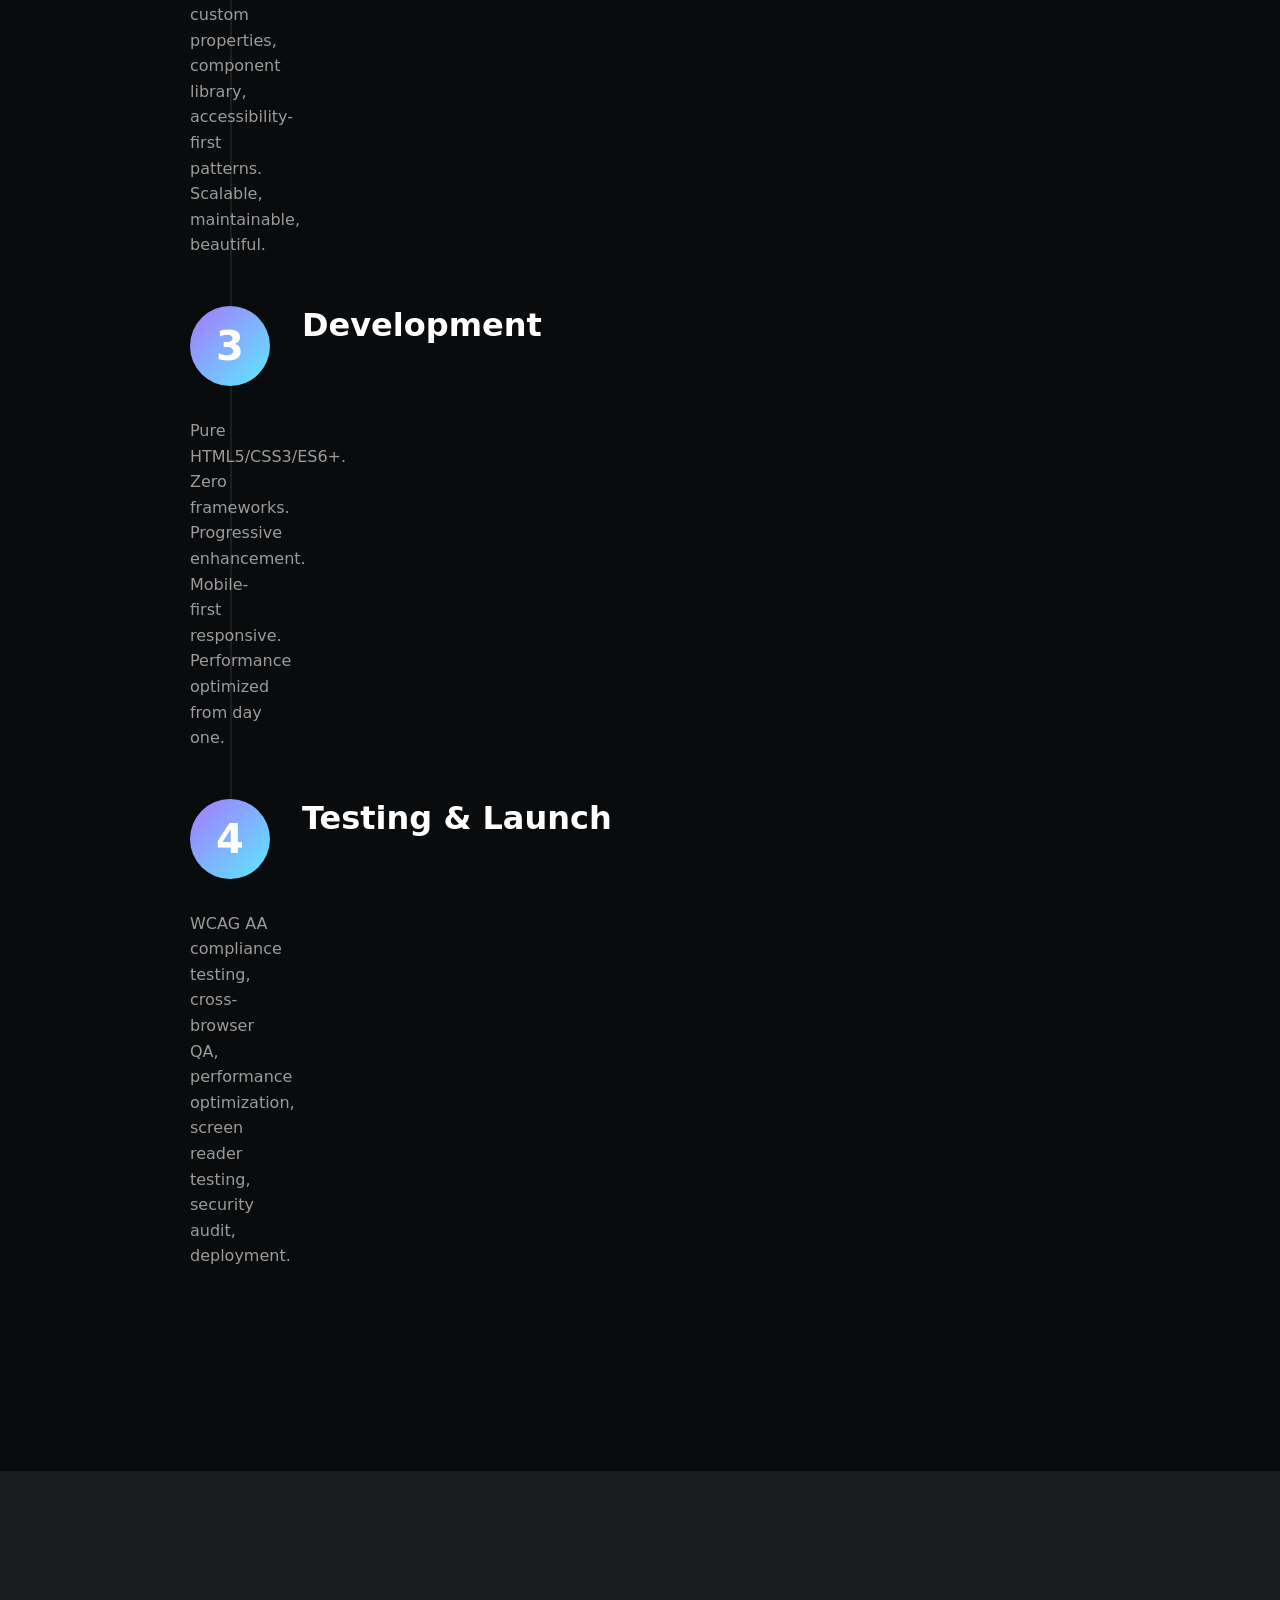
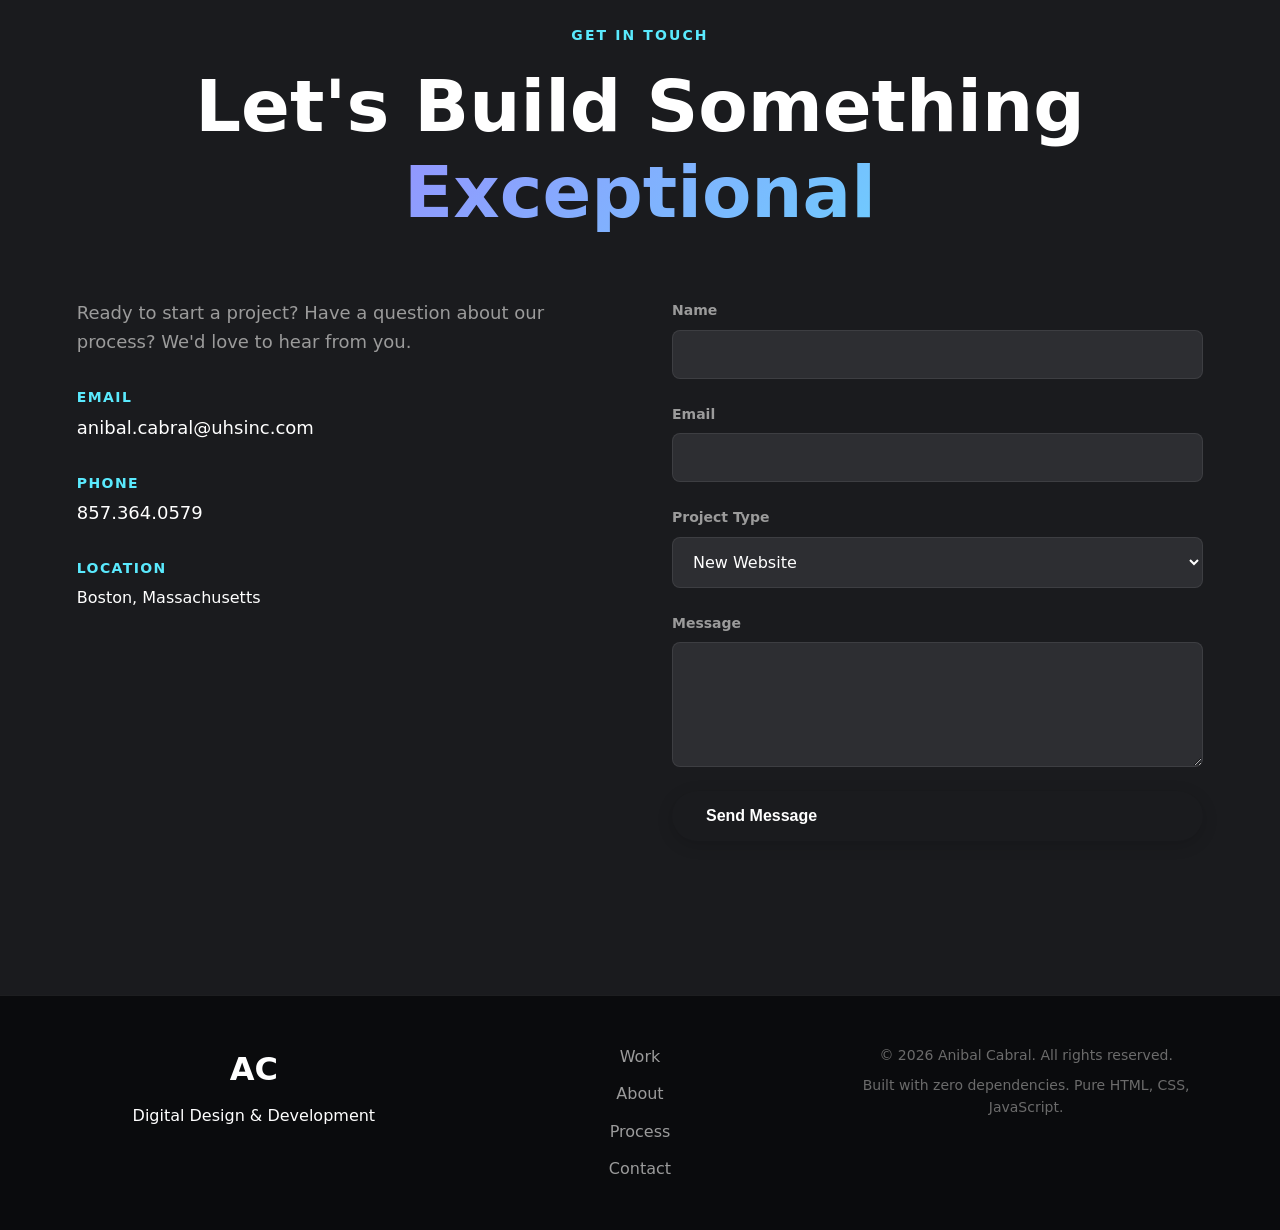
==== commit 3b14a2aa: "Fix: Content visibility and placeholder images - Progressive enhancement: Content visible without JS" ====
--- a/index.html
+++ b/index.html
@@ -15,7 +15,7 @@
   <title>Anibal Cabral — Digital Design & Development</title>
 
   <link rel="stylesheet" href="assets/css/styles.css">
-  <link rel="icon" href="assets/images/brand/favicon.svg" type="image/svg+xml">
+  <!-- Favicon will be added when brand assets are available -->
 </head>
 <body>
 
@@ -113,7 +113,7 @@
           <article class="project-card" data-tilt data-reveal>
             <figure class="project-visual">
               <img
-                src="assets/images/projects/bridgewell-hero.jpg"
+                src="https://placehold.co/800x600/1a1b1e/a877fe?text=Bridgewell"
                 alt="Bridgewell Health Service website homepage"
                 loading="lazy"
                 width="800"
@@ -141,7 +141,7 @@
           <article class="project-card" data-tilt data-reveal>
             <figure class="project-visual">
               <img
-                src="assets/images/projects/hospital-intranet-hero.jpg"
+                src="https://placehold.co/800x600/1a1b1e/5aeafe?text=Hospital+Intranet"
                 alt="Hospital intranet dashboard interface"
                 loading="lazy"
                 width="800"
@@ -169,7 +169,7 @@
           <article class="project-card" data-tilt data-reveal>
             <figure class="project-visual">
               <img
-                src="assets/images/projects/vitaledge-hero.jpg"
+                src="https://placehold.co/800x600/1a1b1e/ff6b6b?text=VitalEdge+Gym"
                 alt="VitalEdge Gym website and AI coaching platform"
                 loading="lazy"
                 width="800"
@@ -197,7 +197,7 @@
           <article class="project-card" data-tilt data-reveal>
             <figure class="project-visual">
               <img
-                src="assets/images/projects/crypto-infra-hero.jpg"
+                src="https://placehold.co/800x600/1a1b1e/4ecdc4?text=Crypto+Infrastructure"
                 alt="Cryptocurrency trading infrastructure dashboard"
                 loading="lazy"
                 width="800"
--- a/assets/css/styles.css
+++ b/assets/css/styles.css
@@ -949,11 +949,18 @@
    Reveal Animations
    ================================================================ */
 
+/* Progressive Enhancement: Content visible by default, enhanced with JS */
 [data-reveal] {
+  opacity: 1;
+  transform: translateY(0);
+  transition: opacity var(--duration-slow) var(--ease),
+              transform var(--duration-slow) var(--ease);
+}
+
+/* JS-enhanced reveal (add .js-loaded class to body when JS runs) */
+.js-loaded [data-reveal] {
   opacity: 0;
   transform: translateY(40px);
-  transition: opacity var(--duration-slow) var(--ease),
-              transform var(--duration-slow) var(--ease);
 }
 
 [data-reveal][data-revealed] {
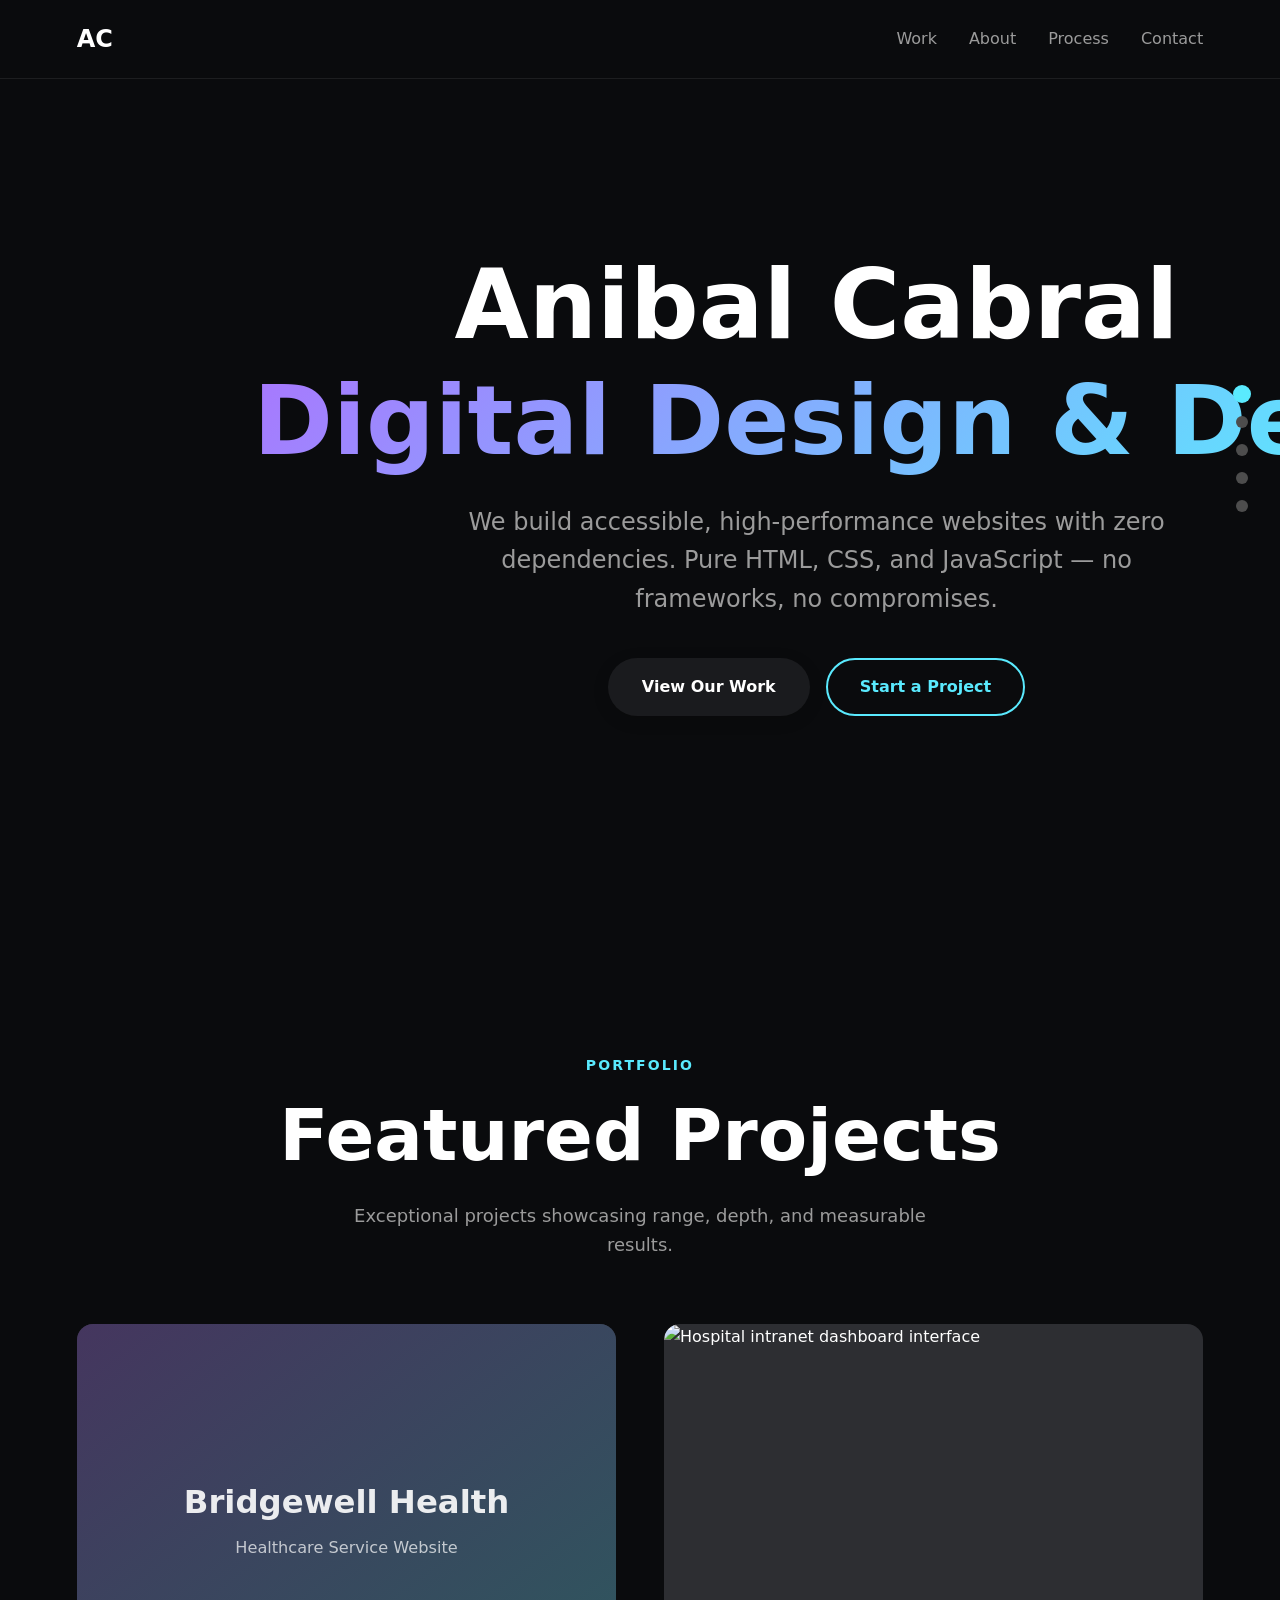
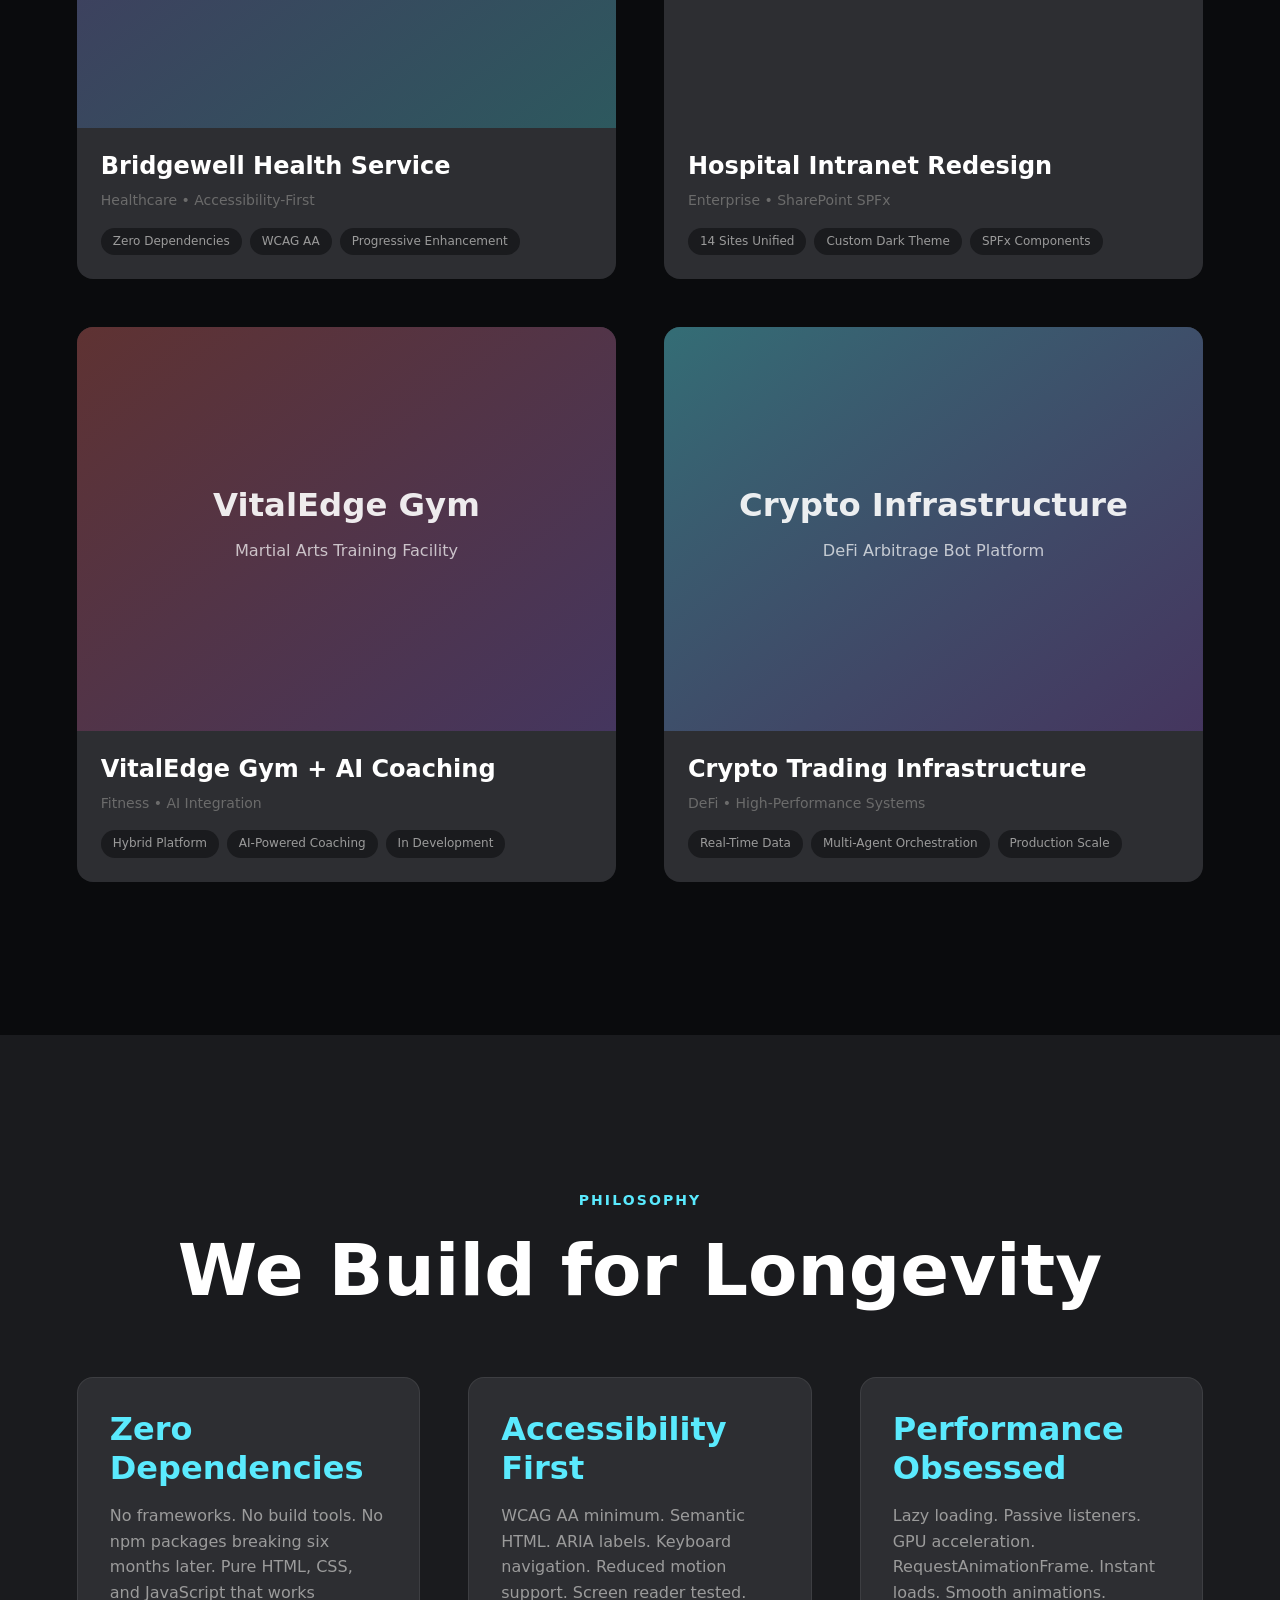
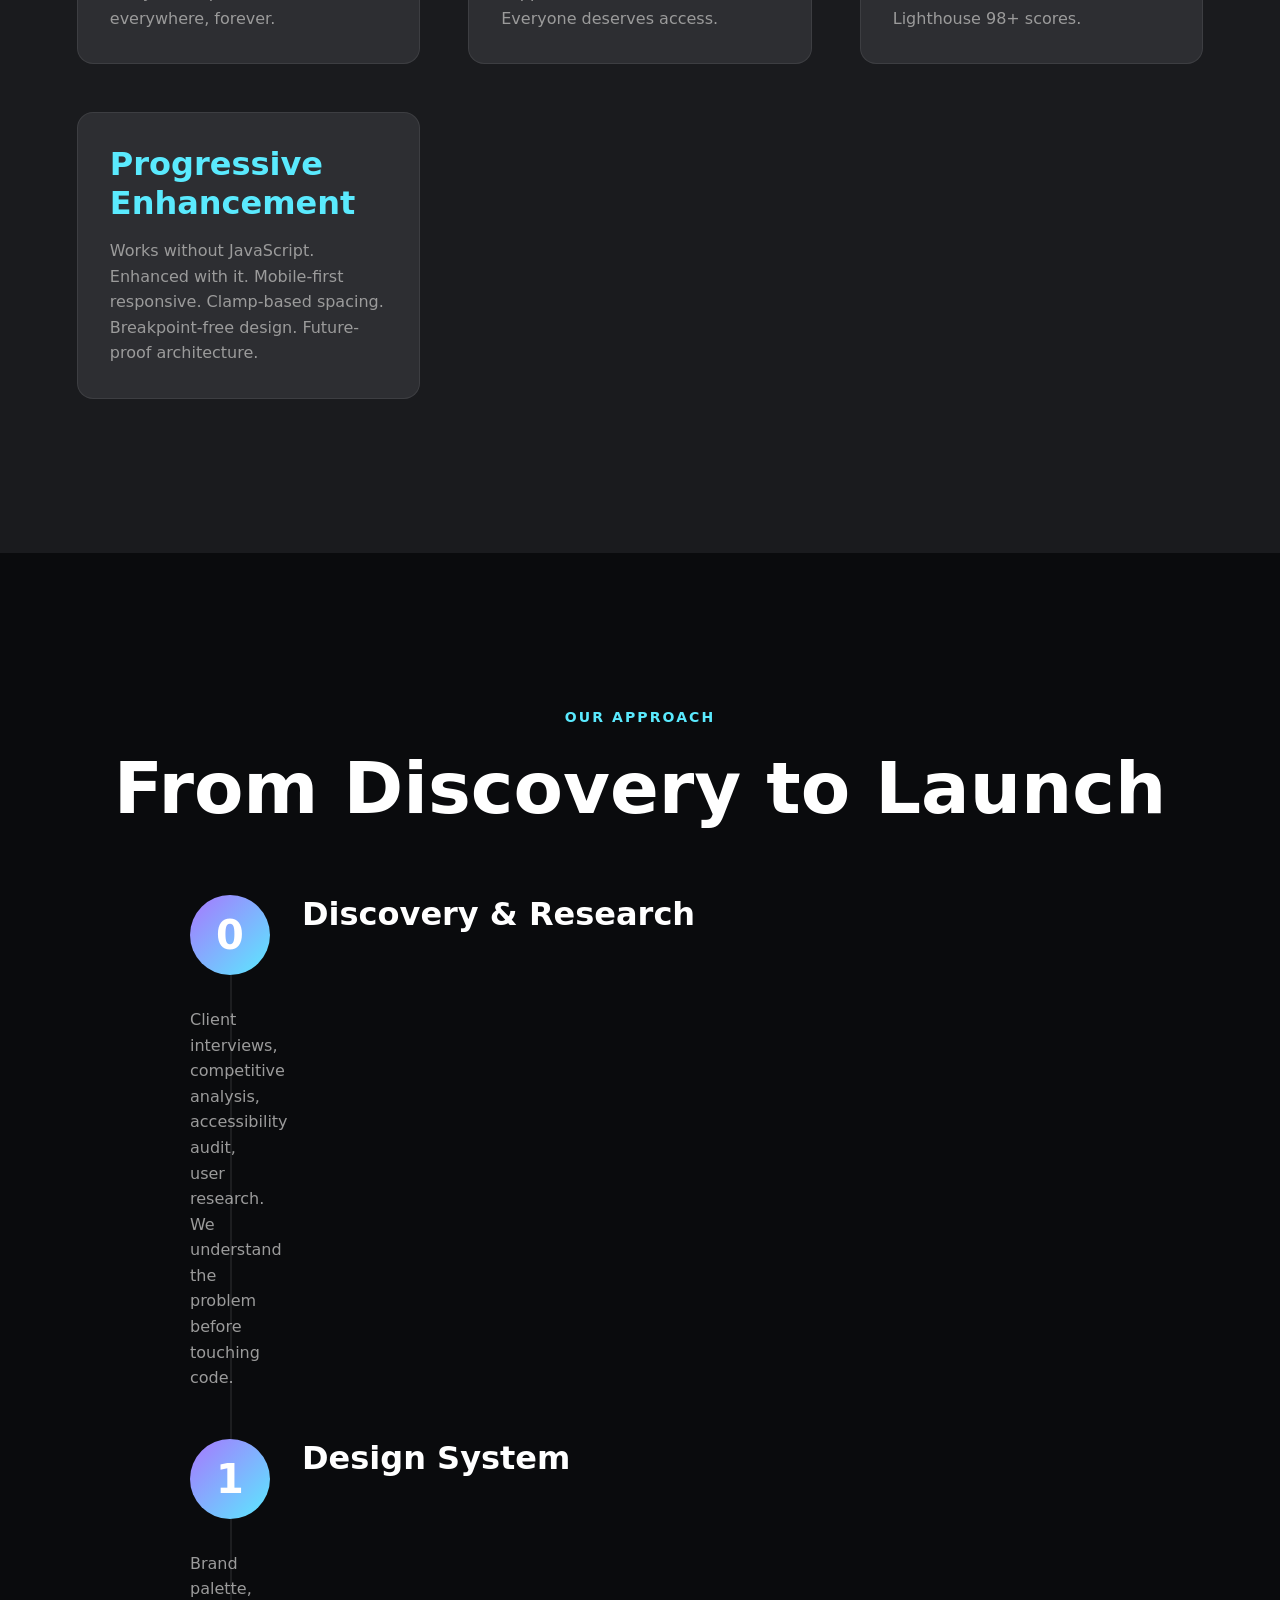
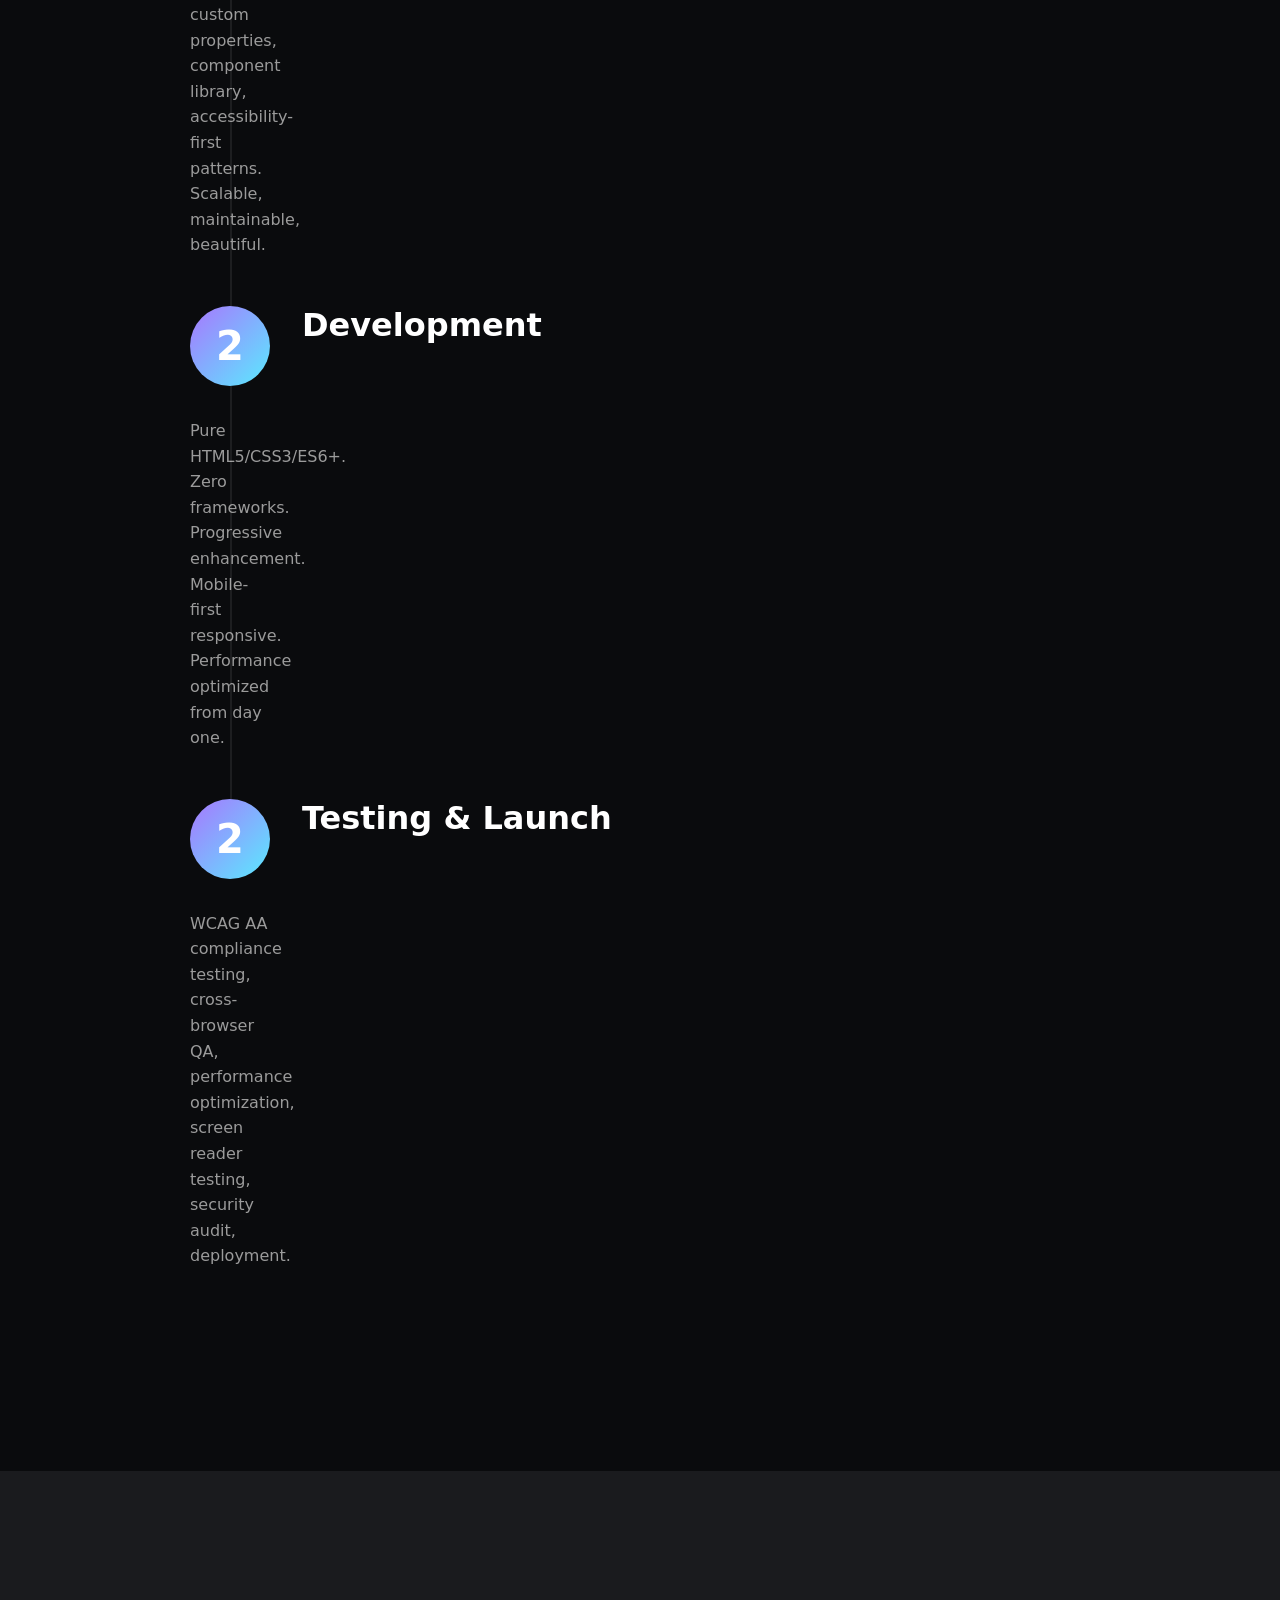
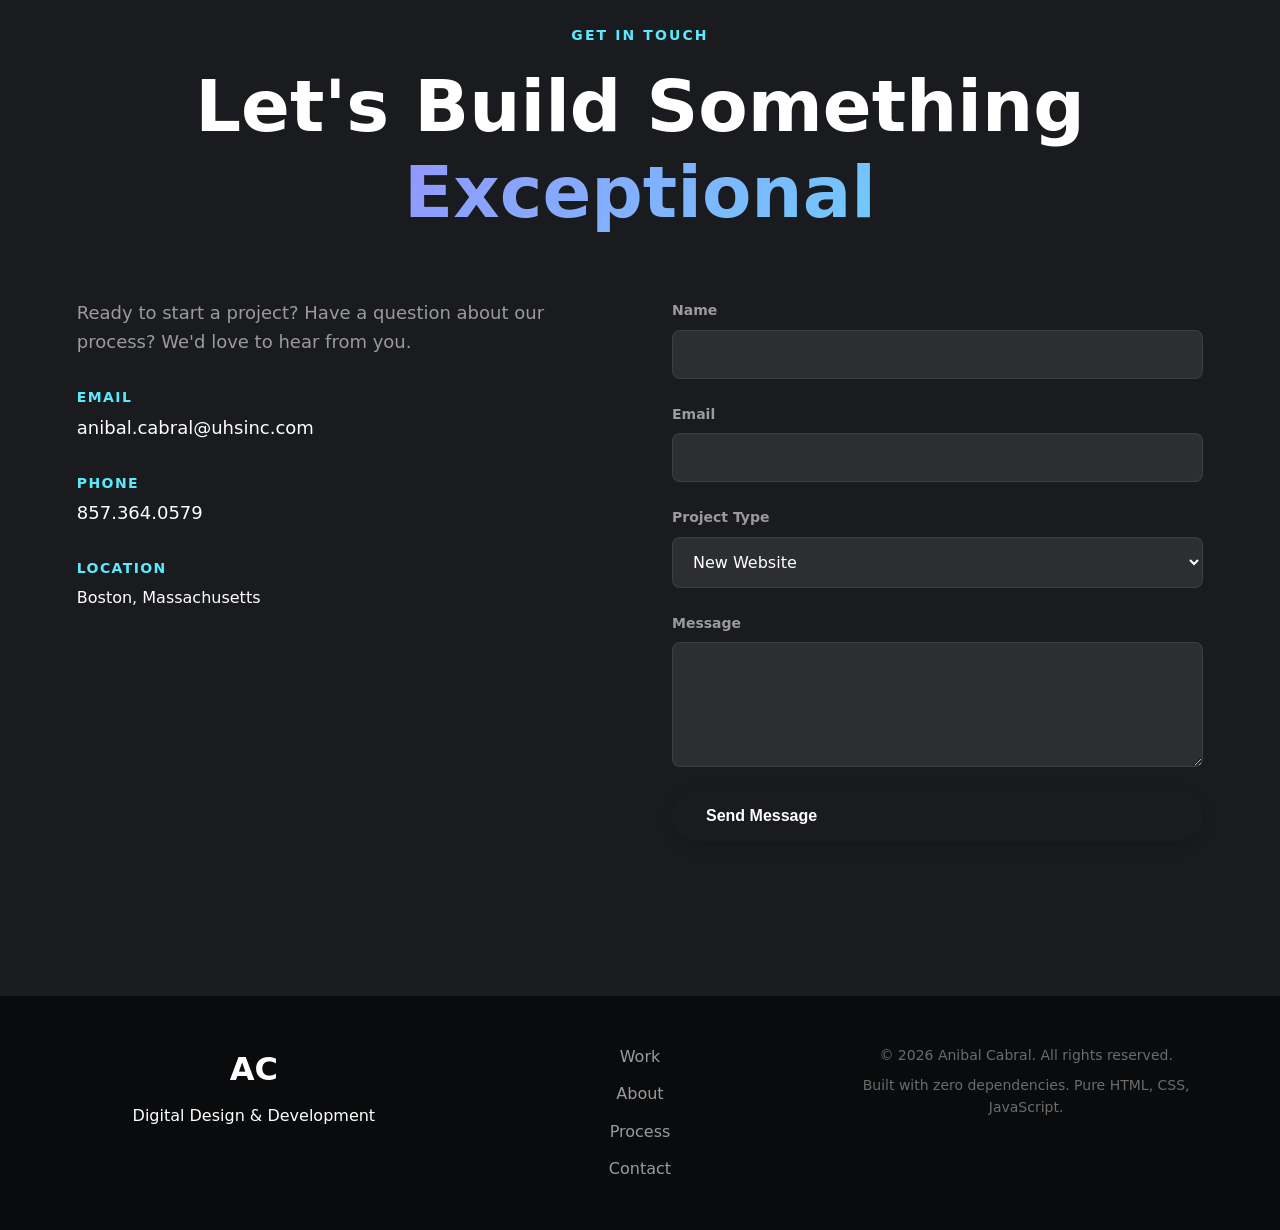
==== commit 40912177: "Fix site-breaking JS syntax error and broken links/assets - Escape apostrophe in main.js alert strin" ====
--- a/index.html
+++ b/index.html
@@ -15,7 +15,7 @@
   <title>Anibal Cabral — Digital Design & Development</title>
 
   <link rel="stylesheet" href="assets/css/styles.css">
-  <!-- Favicon will be added when brand assets are available -->
+  <link rel="icon" type="image/svg+xml" href="assets/images/brand/favicon.svg">
 </head>
 <body>
 
@@ -113,7 +113,7 @@
           <article class="project-card" data-tilt data-reveal>
             <figure class="project-visual">
               <img
-                src="https://placehold.co/800x600/1a1b1e/a877fe?text=Bridgewell"
+                src="assets/images/projects/bridgewell-hero.svg"
                 alt="Bridgewell Health Service website homepage"
                 loading="lazy"
                 width="800"
@@ -141,16 +141,16 @@
           <article class="project-card" data-tilt data-reveal>
             <figure class="project-visual">
               <img
-                src="https://placehold.co/800x600/1a1b1e/5aeafe?text=Hospital+Intranet"
+                src="assets/images/projects/hospital-intranet-hero.svg"
                 alt="Hospital intranet dashboard interface"
                 loading="lazy"
                 width="800"
                 height="600"
               >
               <div class="project-overlay">
-                <a href="case-studies/hospital-intranet.html" class="cta-pill">
-                  View Case Study <span aria-hidden="true">→</span>
-                </a>
+                <span class="cta-pill is-disabled" aria-disabled="true">
+                  Coming Soon
+                </span>
               </div>
             </figure>
 
@@ -169,16 +169,16 @@
           <article class="project-card" data-tilt data-reveal>
             <figure class="project-visual">
               <img
-                src="https://placehold.co/800x600/1a1b1e/ff6b6b?text=VitalEdge+Gym"
+                src="assets/images/projects/vitaledge-hero.svg"
                 alt="VitalEdge Gym website and AI coaching platform"
                 loading="lazy"
                 width="800"
                 height="600"
               >
               <div class="project-overlay">
-                <a href="case-studies/vitaledge.html" class="cta-pill">
-                  Coming Soon <span aria-hidden="true">→</span>
-                </a>
+                <span class="cta-pill is-disabled" aria-disabled="true">
+                  Coming Soon
+                </span>
               </div>
             </figure>
 
@@ -197,16 +197,16 @@
           <article class="project-card" data-tilt data-reveal>
             <figure class="project-visual">
               <img
-                src="https://placehold.co/800x600/1a1b1e/4ecdc4?text=Crypto+Infrastructure"
+                src="assets/images/projects/crypto-infra-hero.svg"
                 alt="Cryptocurrency trading infrastructure dashboard"
                 loading="lazy"
                 width="800"
                 height="600"
               >
               <div class="project-overlay">
-                <a href="case-studies/crypto-infrastructure.html" class="cta-pill">
-                  View Case Study <span aria-hidden="true">→</span>
-                </a>
+                <span class="cta-pill is-disabled" aria-disabled="true">
+                  Coming Soon
+                </span>
               </div>
             </figure>
 
--- a/assets/css/styles.css
+++ b/assets/css/styles.css
@@ -543,6 +543,13 @@
   transition: transform var(--duration-fast) var(--ease);
 }
 
+.cta-pill.is-disabled {
+  background: var(--gray-800);
+  color: var(--gray-400, #9ca3af);
+  cursor: default;
+  opacity: 0.85;
+}
+
 /* ================================================================
    Section Headers
    ================================================================ */
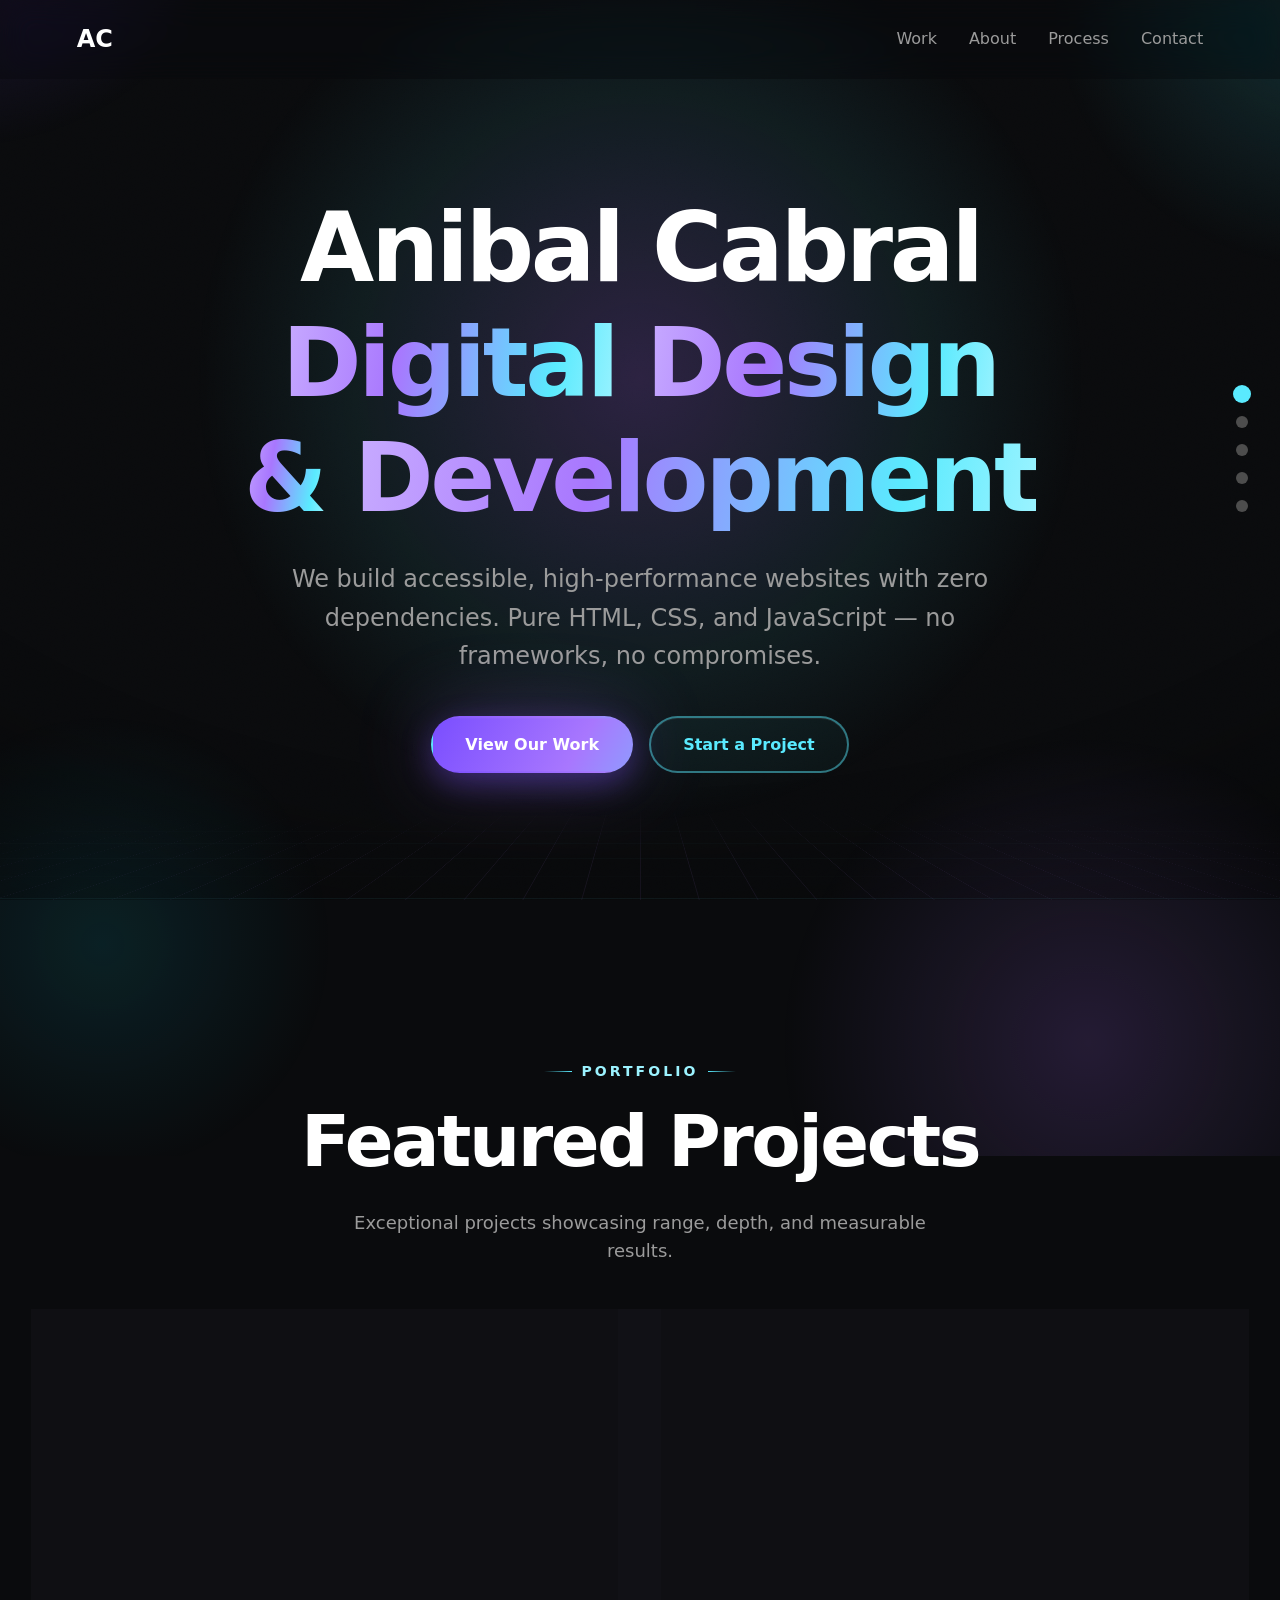
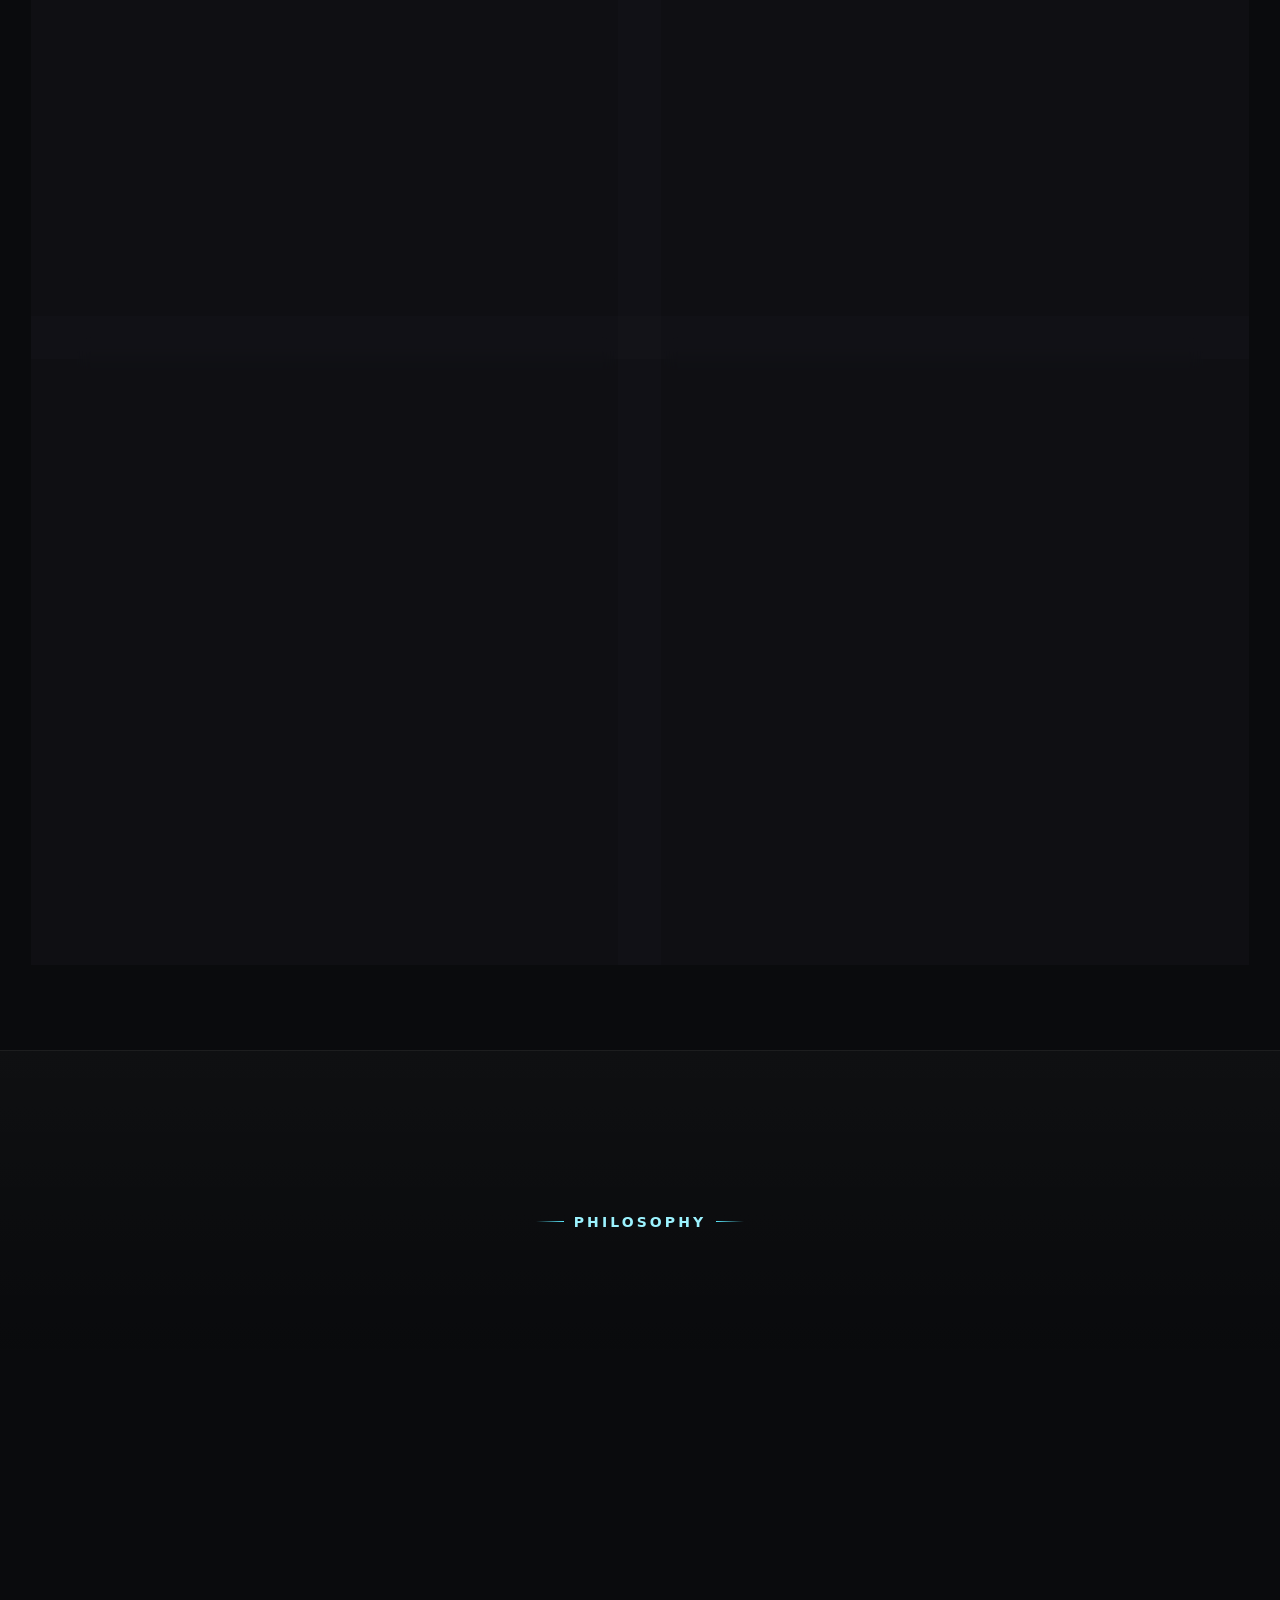
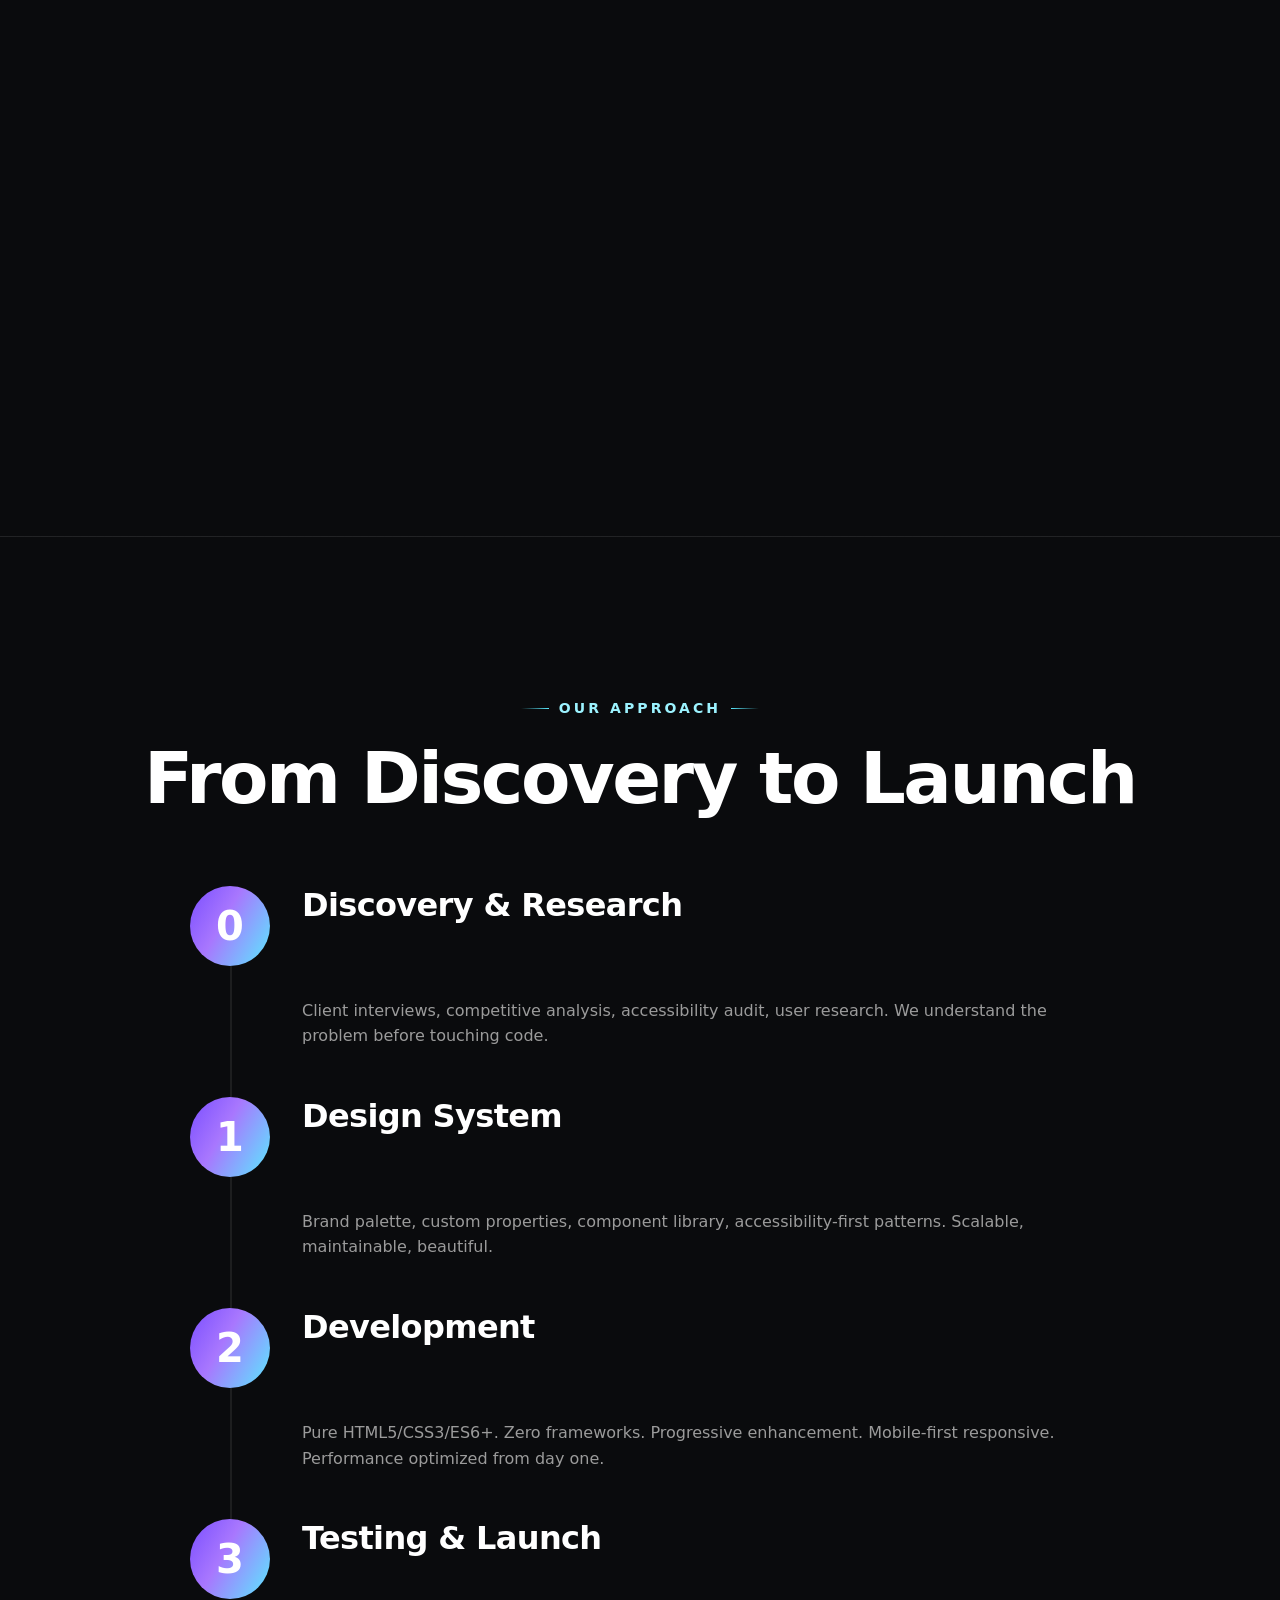
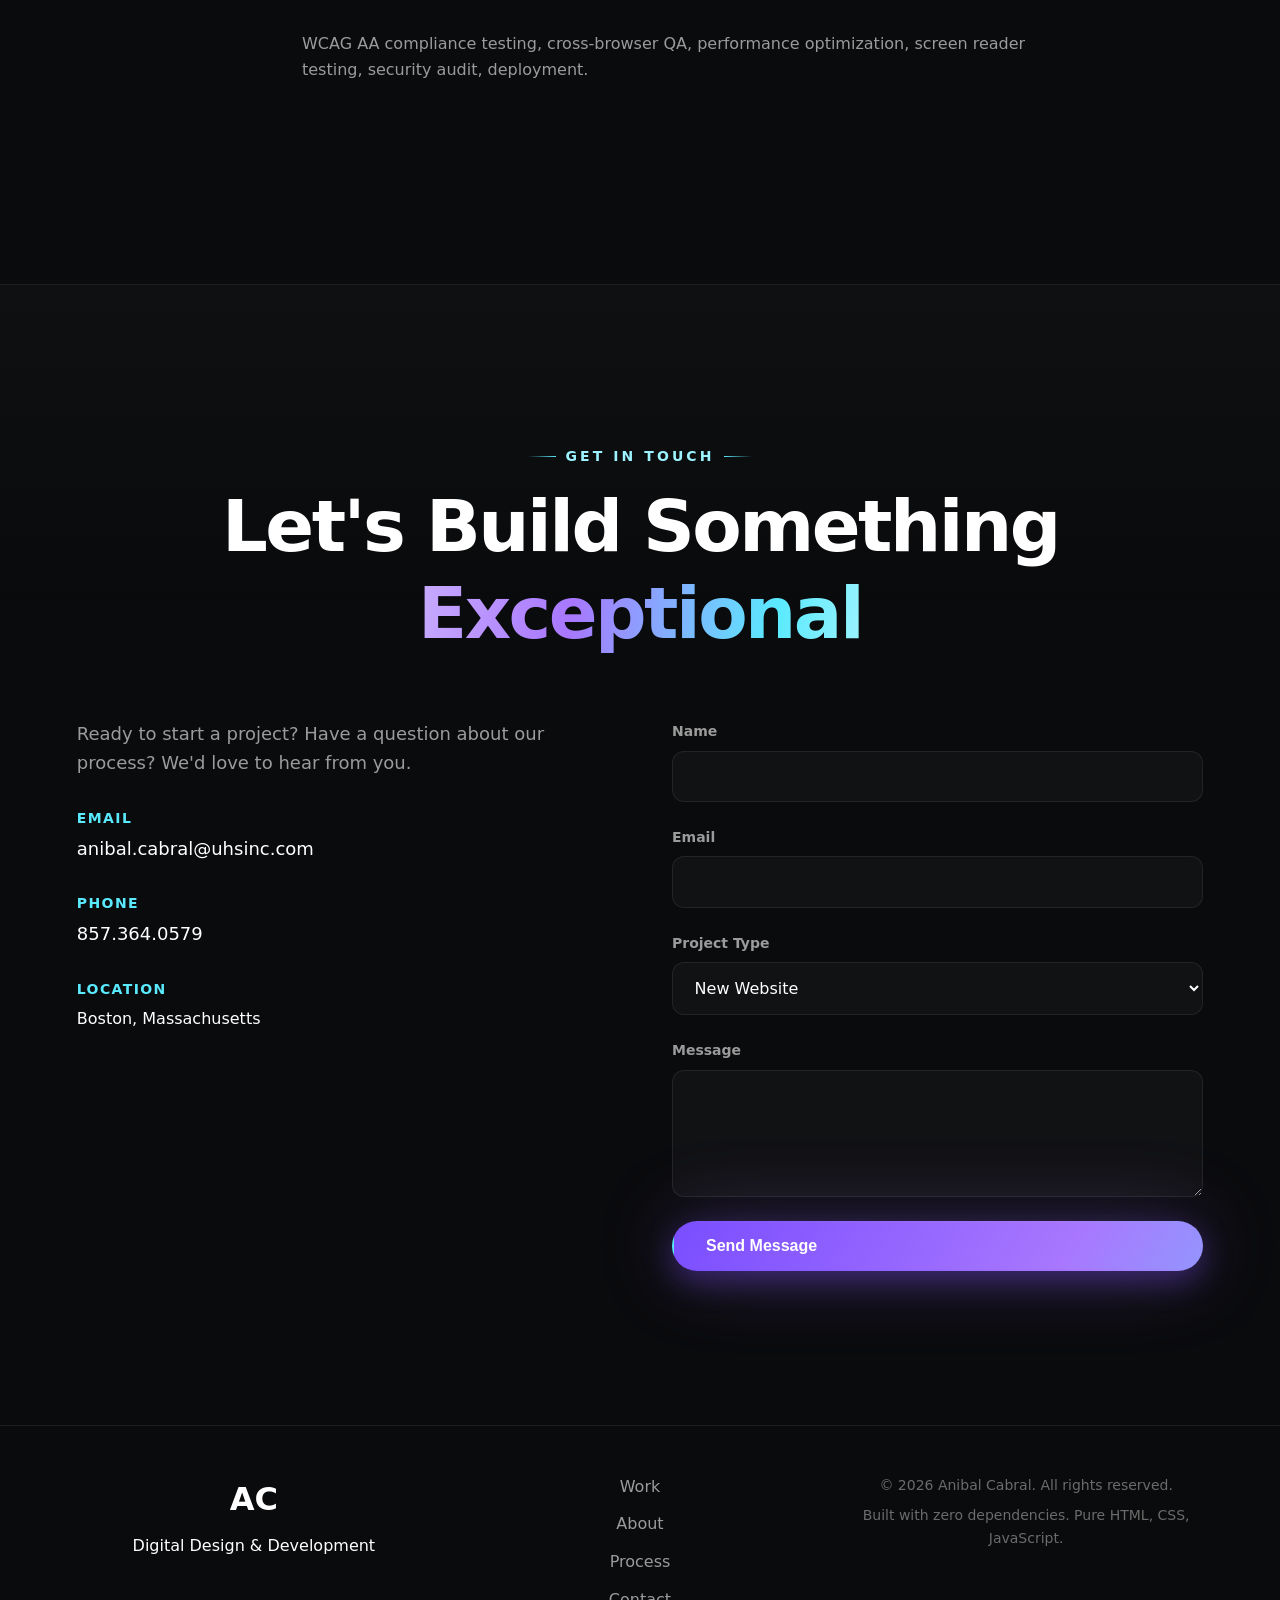
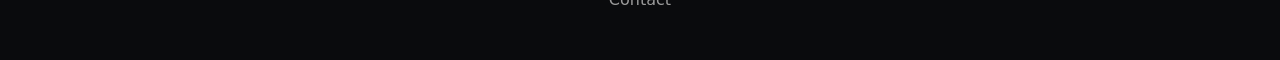
==== commit 102f3d1b: "Cinematic hero: staged word-rise, light-grid floor, vignette, parallax Rework the hero into a choreo" ====
--- a/index.html
+++ b/index.html
@@ -64,8 +64,11 @@
   <main id="main">
 
     <!-- Hero Section -->
-    <section id="hero" class="hero hero--portfolio">
+    <section id="hero" class="hero hero--portfolio" data-parallax>
       <div class="cursor-spot" data-cursor aria-hidden="true"></div>
+      <div class="hero-grid" aria-hidden="true"></div>
+      <div class="hero-sweep" aria-hidden="true"></div>
+      <div class="hero-vignette" aria-hidden="true"></div>
 
       <div class="container">
         <h1 class="hero-title" data-letters>
--- a/assets/css/styles.css
+++ b/assets/css/styles.css
@@ -40,9 +40,22 @@
   --text-muted: var(--gray-500);
   --border-color: rgba(255, 255, 255, 0.08);
 
+  /* Extended brand ramp */
+  --purple-300: #c8acff;
+  --aqua-300: #9cf3ff;
+
   /* Gradients */
-  --gradient-hero: linear-gradient(135deg, var(--purple), var(--aqua));
+  --gradient-hero: linear-gradient(120deg, var(--purple-600) 0%, var(--purple) 42%, var(--aqua) 100%);
   --gradient-accent: linear-gradient(115deg, var(--accent-energy), var(--accent-trust));
+  --gradient-text: linear-gradient(100deg, var(--purple-300) 0%, var(--purple) 35%, var(--aqua) 80%, var(--aqua-300) 100%);
+  --gradient-sheen: linear-gradient(180deg, rgba(255, 255, 255, 0.09), rgba(255, 255, 255, 0) 60%);
+
+  /* Glass + glow (premium surfaces) */
+  --glass-bg: rgba(20, 21, 27, 0.55);
+  --glass-border: rgba(255, 255, 255, 0.10);
+  --hairline: rgba(255, 255, 255, 0.08);
+  --glow-purple: 0 0 80px rgba(168, 119, 254, 0.28);
+  --glow-aqua: 0 0 70px rgba(90, 234, 254, 0.22);
 
   /* Typography Scale (2026 Bold Headlines) */
   --font-display: 'Sora', system-ui, -apple-system, sans-serif;
@@ -133,6 +146,42 @@
   color: var(--text-primary);
   background: var(--bg-primary);
   overflow-x: hidden;
+  position: relative;
+}
+
+/* Ambient aurora — a fixed, slowly drifting field of brand light that sits
+   behind everything. The single biggest lift toward a premium feel. */
+body::before {
+  content: '';
+  position: fixed;
+  inset: -20vmax;
+  z-index: -2;
+  pointer-events: none;
+  background:
+    radial-gradient(38vmax 38vmax at 12% 8%, rgba(122, 78, 255, 0.22), transparent 60%),
+    radial-gradient(34vmax 34vmax at 88% 18%, rgba(90, 234, 254, 0.16), transparent 62%),
+    radial-gradient(40vmax 40vmax at 75% 92%, rgba(168, 119, 254, 0.16), transparent 60%),
+    radial-gradient(30vmax 30vmax at 20% 85%, rgba(44, 217, 240, 0.10), transparent 60%);
+  filter: saturate(120%);
+  animation: aurora-drift 26s ease-in-out infinite alternate;
+}
+
+/* Fine film grain — kills banding on the gradients and reads as expensive. */
+body::after {
+  content: '';
+  position: fixed;
+  inset: 0;
+  z-index: -1;
+  pointer-events: none;
+  opacity: 0.035;
+  mix-blend-mode: overlay;
+  background-image: url("data:image/svg+xml,%3Csvg xmlns='http://www.w3.org/2000/svg' width='140' height='140'%3E%3Cfilter id='n'%3E%3CfeTurbulence type='fractalNoise' baseFrequency='0.85' numOctaves='4' stitchTiles='stitch'/%3E%3C/filter%3E%3Crect width='100%25' height='100%25' filter='url(%23n)'/%3E%3C/svg%3E");
+}
+
+@keyframes aurora-drift {
+  0%   { transform: translate3d(0, 0, 0) scale(1); }
+  50%  { transform: translate3d(2%, -2%, 0) scale(1.08); }
+  100% { transform: translate3d(-2%, 1%, 0) scale(1.04); }
 }
 
 /* ================================================================
@@ -180,6 +229,13 @@
   font-weight: 700;
   line-height: 1.2;
   margin-bottom: 1rem;
+  overflow-wrap: break-word;
+  letter-spacing: -0.02em;
+  text-wrap: balance;
+}
+
+h1, .title-lg, .hero-title {
+  letter-spacing: -0.035em;
 }
 
 h1 { font-size: var(--text-6xl); }
@@ -210,6 +266,9 @@
 .container {
   width: min(var(--container), 100% - var(--gutter) * 2);
   margin-inline: auto;
+  /* Prevent grid/flex min-content from forcing the container wider than the
+     viewport (the hero is a grid context, where min-width defaults to auto). */
+  min-width: 0;
 }
 
 .section-gap {
@@ -283,15 +342,20 @@
   left: 0;
   right: 0;
   z-index: var(--z-sticky);
-  background: var(--bg-primary);
-  border-bottom: 1px solid var(--border-color);
-  backdrop-filter: blur(12px);
-  -webkit-backdrop-filter: blur(12px);
-  transition: transform var(--duration-base) var(--ease);
+  background: rgba(10, 11, 13, 0.45);
+  border-bottom: 1px solid transparent;
+  backdrop-filter: blur(16px) saturate(160%);
+  -webkit-backdrop-filter: blur(16px) saturate(160%);
+  transition: transform var(--duration-base) var(--ease),
+              background var(--duration-base) var(--ease),
+              border-color var(--duration-base) var(--ease),
+              box-shadow var(--duration-base) var(--ease);
 }
 
 .site-header[data-scrolled] {
-  box-shadow: var(--shadow-md);
+  background: rgba(10, 11, 13, 0.72);
+  border-bottom-color: var(--hairline);
+  box-shadow: 0 8px 30px rgba(0, 0, 0, 0.35);
 }
 
 .site-header .container {
@@ -414,6 +478,93 @@
   overflow: hidden;
 }
 
+/* Soft brand halo bloom behind the hero headline (parallax via --px/--py) */
+.hero::before {
+  content: '';
+  position: absolute;
+  width: min(900px, 90vw);
+  aspect-ratio: 1;
+  left: calc(50% + var(--px, 0) * 50px);
+  top: calc(42% + var(--py, 0) * 50px);
+  translate: -50% -50%;
+  background: radial-gradient(circle, rgba(168, 119, 254, 0.22), rgba(90, 234, 254, 0.08) 45%, transparent 70%);
+  pointer-events: none;
+  z-index: 0;
+  transition: left 0.4s var(--ease-out), top 0.4s var(--ease-out);
+  animation: halo-pulse 9s ease-in-out infinite alternate;
+}
+
+.hero .container {
+  position: relative;
+  z-index: 3;
+}
+
+@keyframes halo-pulse {
+  from { opacity: 0.65; scale: 0.95; }
+  to   { opacity: 1; scale: 1.08; }
+}
+
+/* Perspective light-grid floor receding into the distance */
+.hero-grid {
+  position: absolute;
+  left: -25%;
+  right: -25%;
+  bottom: -2%;
+  height: 62%;
+  z-index: 0;
+  pointer-events: none;
+  background-image:
+    linear-gradient(to right, rgba(168, 119, 254, 0.16) 1px, transparent 1px),
+    linear-gradient(to bottom, rgba(90, 234, 254, 0.13) 1px, transparent 1px);
+  background-size: 64px 64px;
+  transform: perspective(420px) rotateX(62deg);
+  transform-origin: bottom center;
+  translate: calc(var(--px, 0) * -24px) 0;
+  transition: translate 0.4s var(--ease-out);
+  -webkit-mask-image: radial-gradient(120% 100% at 50% 100%, #000 30%, transparent 78%);
+  mask-image: radial-gradient(120% 100% at 50% 100%, #000 30%, transparent 78%);
+  opacity: 0.55;
+  animation: grid-flow 7s linear infinite;
+}
+
+@keyframes grid-flow {
+  from { background-position: 0 0; }
+  to   { background-position: 0 64px; }
+}
+
+/* One-time cinematic light sweep across the hero on entrance */
+.hero-sweep {
+  position: absolute;
+  inset: 0;
+  z-index: 1;
+  pointer-events: none;
+  background: linear-gradient(
+    74deg,
+    transparent 38%,
+    rgba(255, 255, 255, 0.05) 47%,
+    rgba(168, 119, 254, 0.12) 50%,
+    rgba(90, 234, 254, 0.08) 53%,
+    transparent 62%
+  );
+  opacity: 0;
+  animation: hero-sweep 2.6s var(--ease-out) 0.35s both;
+}
+
+@keyframes hero-sweep {
+  0%   { opacity: 0; transform: translateX(-55%); }
+  25%  { opacity: 1; }
+  100% { opacity: 0; transform: translateX(55%); }
+}
+
+/* Filmic vignette to frame the composition */
+.hero-vignette {
+  position: absolute;
+  inset: 0;
+  z-index: 2;
+  pointer-events: none;
+  background: radial-gradient(125% 95% at 50% 38%, transparent 52%, rgba(0, 0, 0, 0.55) 100%);
+}
+
 .cursor-spot {
   position: absolute;
   inset: 0;
@@ -440,13 +591,59 @@
   display: block;
 }
 
+/* Cinematic word-rise: each word is an inline-block that lifts up and pulls
+   into focus from a blur, staggered by --wi. Real spaces between words keep
+   wrapping at word boundaries on narrow screens. The hidden/animated state
+   only applies once JS adds .ht-words, so no-JS shows plain text. */
+.ht-word {
+  display: inline-block;
+}
+
+.ht-words .ht-word {
+  opacity: 0;
+  transform: translateY(0.6em);
+  filter: blur(12px);
+  transition: opacity 0.9s var(--ease-out),
+              transform 0.9s var(--ease-out),
+              filter 0.9s var(--ease-out);
+  transition-delay: calc(var(--wi, 0) * 0.07s);
+  will-change: transform, opacity, filter;
+}
+
+.ht-words.is-in .ht-word {
+  opacity: 1;
+  transform: translateY(0);
+  filter: blur(0);
+}
+
+/* Gradient applied per-word so inline-block words still render the clip. */
+.gradient-text .ht-word {
+  background: var(--gradient-text);
+  -webkit-background-clip: text;
+  background-clip: text;
+  -webkit-text-fill-color: transparent;
+  color: transparent;
+}
+
 .gradient-text {
-  background: var(--gradient-hero);
+  background: var(--gradient-text);
+  background-size: 200% auto;
   -webkit-background-clip: text;
   -webkit-text-fill-color: transparent;
   background-clip: text;
   color: transparent;
-}
+  animation: text-sheen 8s ease-in-out infinite alternate;
+}
+
+@keyframes text-sheen {
+  from { background-position: 0% center; }
+  to   { background-position: 100% center; }
+}
+
+/* Staged entrance: lead, CTAs and scroll cue cascade in after the headline */
+.hero .hero-lead[data-reveal] { transition-delay: 0.85s; }
+.hero .hero-cta[data-reveal] { transition-delay: 1.05s; }
+.hero .scroll-indicator[data-reveal] { transition-delay: 1.4s; }
 
 .hero-lead {
   max-width: 720px;
@@ -508,35 +705,60 @@
   overflow: hidden;
 }
 
+/* Shine sweep that travels across the pill on hover */
 .cta-pill::before {
   content: '';
   position: absolute;
-  inset: 0;
+  top: 0;
+  left: -120%;
+  width: 60%;
+  height: 100%;
+  background: linear-gradient(
+    100deg,
+    transparent,
+    rgba(255, 255, 255, 0.35),
+    transparent
+  );
+  transform: skewX(-18deg);
+  transition: left 0.6s var(--ease);
+  z-index: 1;
+  pointer-events: none;
+}
+
+.cta-pill:hover::before {
+  left: 140%;
+}
+
+.cta-pill.primary {
   background: var(--gradient-hero);
-  opacity: 0;
-  transition: opacity var(--duration-slow) var(--ease);
-  z-index: -1;
-}
-
-.cta-pill.primary {
-  background: var(--gray-800);
+  background-size: 180% auto;
+  background-position: left center;
   color: var(--white);
-  box-shadow: var(--shadow-md);
-}
-
-.cta-pill.primary:hover::before {
-  opacity: 1;
+  box-shadow: 0 10px 30px rgba(122, 78, 255, 0.35), var(--glow-purple);
+  transition: transform var(--duration-base) var(--ease),
+              box-shadow var(--duration-base) var(--ease),
+              background-position var(--duration-slow) var(--ease);
+}
+
+.cta-pill.primary:hover {
+  background-position: right center;
+  transform: translateY(-2px);
+  box-shadow: 0 16px 40px rgba(122, 78, 255, 0.45), var(--glow-aqua);
 }
 
 .cta-pill.secondary {
-  background: transparent;
+  background: rgba(90, 234, 254, 0.04);
   color: var(--aqua);
+  border-color: rgba(90, 234, 254, 0.45);
+  box-shadow: inset 0 1px 0 rgba(255, 255, 255, 0.06);
+}
+
+.cta-pill.secondary:hover {
+  background: rgba(90, 234, 254, 0.12);
   border-color: var(--aqua);
-}
-
-.cta-pill.secondary:hover {
-  background: var(--aqua);
-  color: var(--gray-900);
+  color: var(--aqua-300);
+  transform: translateY(-2px);
+  box-shadow: 0 12px 30px rgba(90, 234, 254, 0.22);
 }
 
 .cta-pill[data-magnetic] {
@@ -560,13 +782,27 @@
 }
 
 .overline {
-  display: block;
+  display: inline-flex;
+  align-items: center;
+  gap: 0.6rem;
   font-size: var(--text-sm);
   font-weight: 600;
   text-transform: uppercase;
-  letter-spacing: 0.15em;
-  color: var(--aqua);
+  letter-spacing: 0.22em;
+  color: var(--aqua-300);
   margin-bottom: 1rem;
+}
+
+.overline::before,
+.overline::after {
+  content: '';
+  width: 28px;
+  height: 1px;
+  background: linear-gradient(90deg, transparent, var(--aqua));
+}
+
+.overline::after {
+  background: linear-gradient(90deg, var(--aqua), transparent);
 }
 
 .title-lg {
@@ -596,16 +832,25 @@
 }
 
 .project-card {
-  background: var(--bg-card);
+  background: var(--glass-bg);
+  border: 1px solid var(--hairline);
   border-radius: var(--radius-lg);
   overflow: hidden;
+  backdrop-filter: blur(8px);
+  -webkit-backdrop-filter: blur(8px);
+  box-shadow: inset 0 1px 0 rgba(255, 255, 255, 0.05),
+              0 24px 50px -30px rgba(0, 0, 0, 0.8);
   transition: transform var(--duration-base) var(--ease),
-              box-shadow var(--duration-base) var(--ease);
+              box-shadow var(--duration-base) var(--ease),
+              border-color var(--duration-base) var(--ease);
 }
 
 .project-card:hover {
-  transform: translateY(-8px);
-  box-shadow: var(--shadow-lg);
+  transform: translateY(-10px);
+  border-color: rgba(168, 119, 254, 0.40);
+  box-shadow: inset 0 1px 0 rgba(255, 255, 255, 0.08),
+              0 40px 70px -28px rgba(0, 0, 0, 0.85),
+              var(--glow-purple);
 }
 
 .project-visual {
@@ -666,10 +911,12 @@
 }
 
 .project-tags li {
-  padding: 0.25rem 0.75rem;
-  background: var(--gray-800);
+  padding: 0.3rem 0.85rem;
+  background: rgba(255, 255, 255, 0.04);
+  border: 1px solid var(--hairline);
   border-radius: var(--radius-pill);
   font-size: var(--text-xs);
+  letter-spacing: 0.02em;
   color: var(--text-secondary);
 }
 
@@ -679,7 +926,9 @@
 
 .about {
   padding-block: var(--section-gap);
-  background: var(--bg-secondary);
+  background: linear-gradient(180deg, rgba(255, 255, 255, 0.025), transparent 30%);
+  border-top: 1px solid var(--hairline);
+  border-bottom: 1px solid var(--hairline);
 }
 
 .about-content {
@@ -691,13 +940,30 @@
 
 .about-principle {
   padding: 2rem;
-  background: var(--bg-card);
+  background: var(--glass-bg);
   border-radius: var(--radius-lg);
-  border: 1px solid var(--border-color);
+  border: 1px solid var(--hairline);
+  backdrop-filter: blur(10px);
+  -webkit-backdrop-filter: blur(10px);
+  box-shadow: inset 0 1px 0 rgba(255, 255, 255, 0.05);
+  transition: transform var(--duration-base) var(--ease),
+              border-color var(--duration-base) var(--ease),
+              box-shadow var(--duration-base) var(--ease);
+}
+
+.about-principle:hover {
+  transform: translateY(-6px);
+  border-color: rgba(90, 234, 254, 0.35);
+  box-shadow: inset 0 1px 0 rgba(255, 255, 255, 0.08), var(--glow-aqua);
 }
 
 .about-principle h3 {
-  color: var(--aqua);
+  font-size: var(--text-xl);
+  background: var(--gradient-text);
+  -webkit-background-clip: text;
+  background-clip: text;
+  -webkit-text-fill-color: transparent;
+  color: transparent;
   margin-bottom: 1rem;
 }
 
@@ -743,6 +1009,7 @@
 }
 
 .phase-number {
+  grid-column: 1;
   width: 80px;
   height: 80px;
   display: grid;
@@ -755,10 +1022,12 @@
 }
 
 .phase h3 {
+  grid-column: 2;
   margin-bottom: 0.75rem;
 }
 
 .phase p {
+  grid-column: 2;
   color: var(--text-secondary);
   margin: 0;
 }
@@ -769,7 +1038,8 @@
 
 .contact {
   padding-block: var(--section-gap);
-  background: var(--bg-secondary);
+  background: linear-gradient(180deg, rgba(255, 255, 255, 0.025), transparent 30%);
+  border-top: 1px solid var(--hairline);
 }
 
 .contact-content {
@@ -822,21 +1092,25 @@
 .form-group input,
 .form-group select,
 .form-group textarea {
-  padding: 0.875rem 1rem;
-  background: var(--bg-card);
-  border: 1px solid var(--border-color);
-  border-radius: var(--radius-sm);
+  padding: 0.95rem 1.1rem;
+  background: rgba(255, 255, 255, 0.03);
+  border: 1px solid var(--hairline);
+  border-radius: var(--radius-md);
   color: var(--text-primary);
   font-family: inherit;
   font-size: var(--text-base);
-  transition: border-color var(--duration-base) var(--ease);
+  transition: border-color var(--duration-base) var(--ease),
+              box-shadow var(--duration-base) var(--ease),
+              background var(--duration-base) var(--ease);
 }
 
 .form-group input:focus,
 .form-group select:focus,
 .form-group textarea:focus {
   outline: none;
-  border-color: var(--aqua);
+  border-color: rgba(90, 234, 254, 0.6);
+  background: rgba(90, 234, 254, 0.04);
+  box-shadow: 0 0 0 4px rgba(90, 234, 254, 0.12);
 }
 
 .form-group textarea {
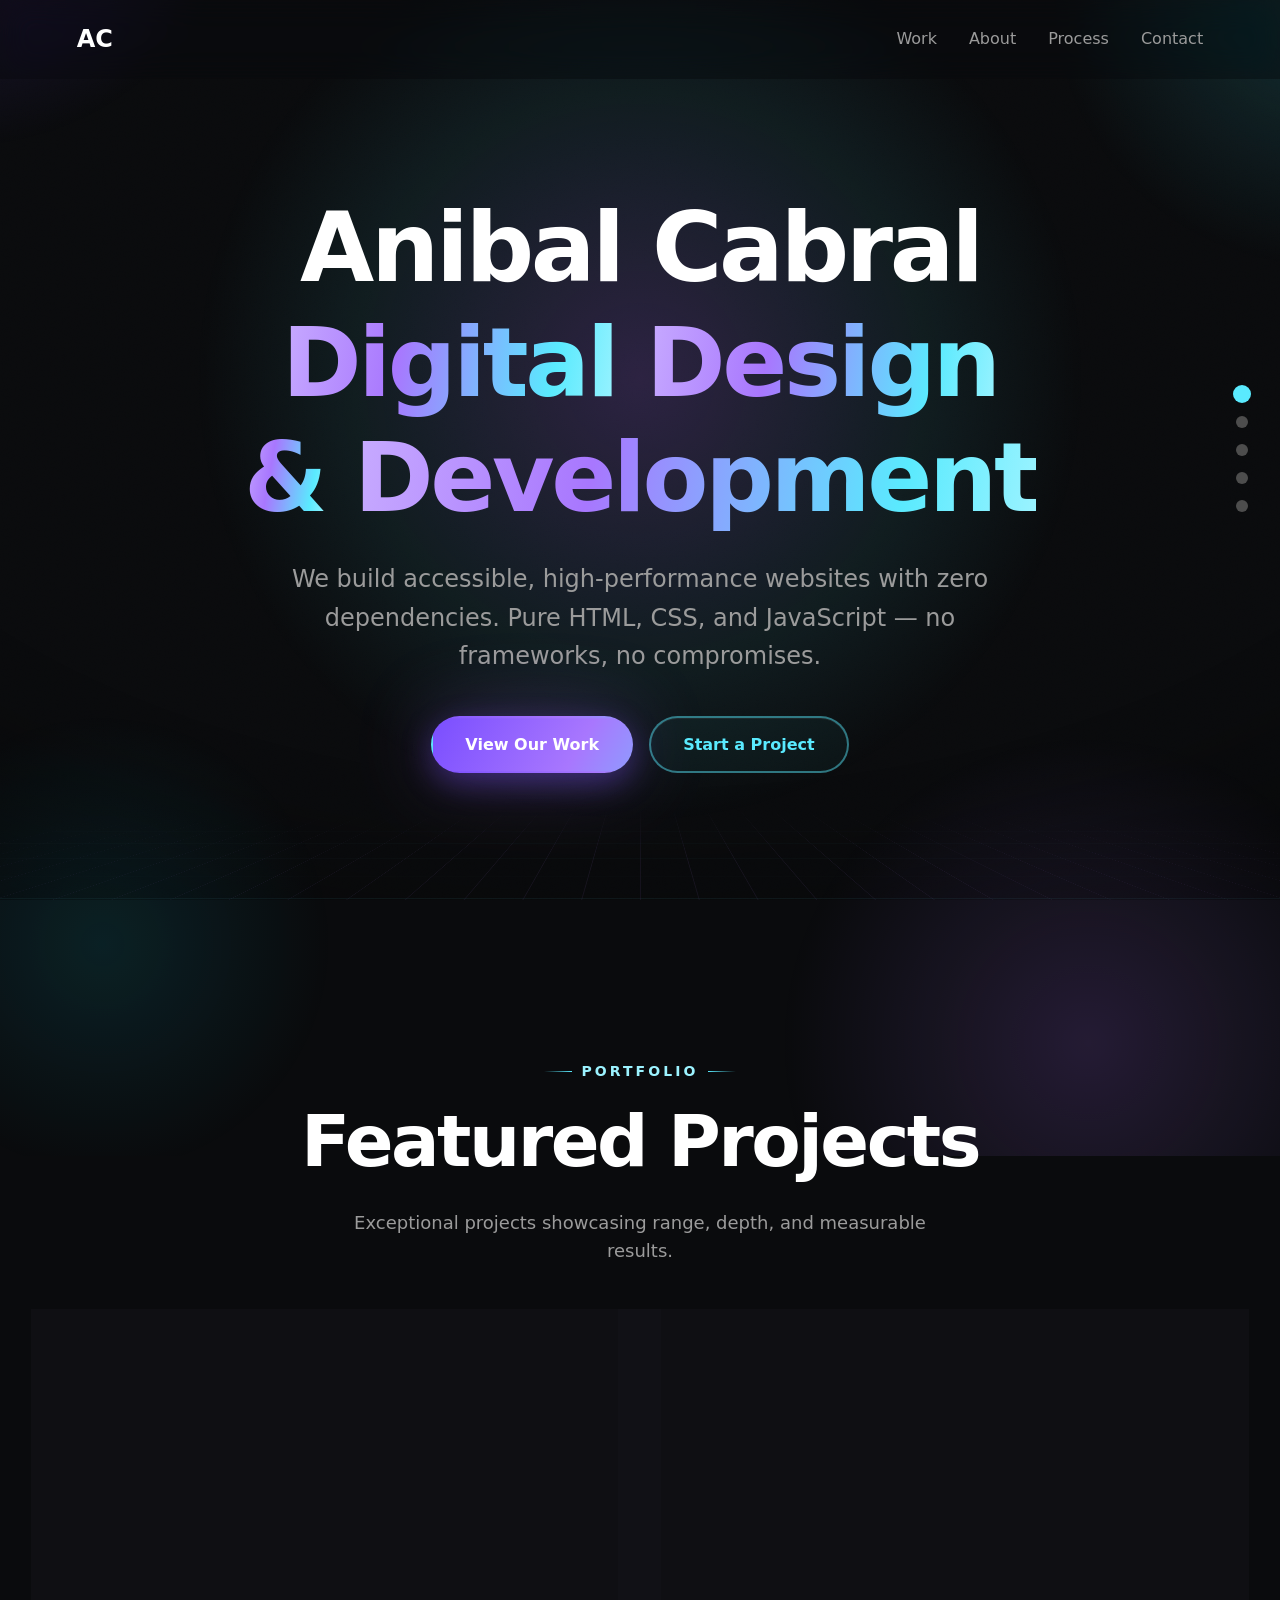
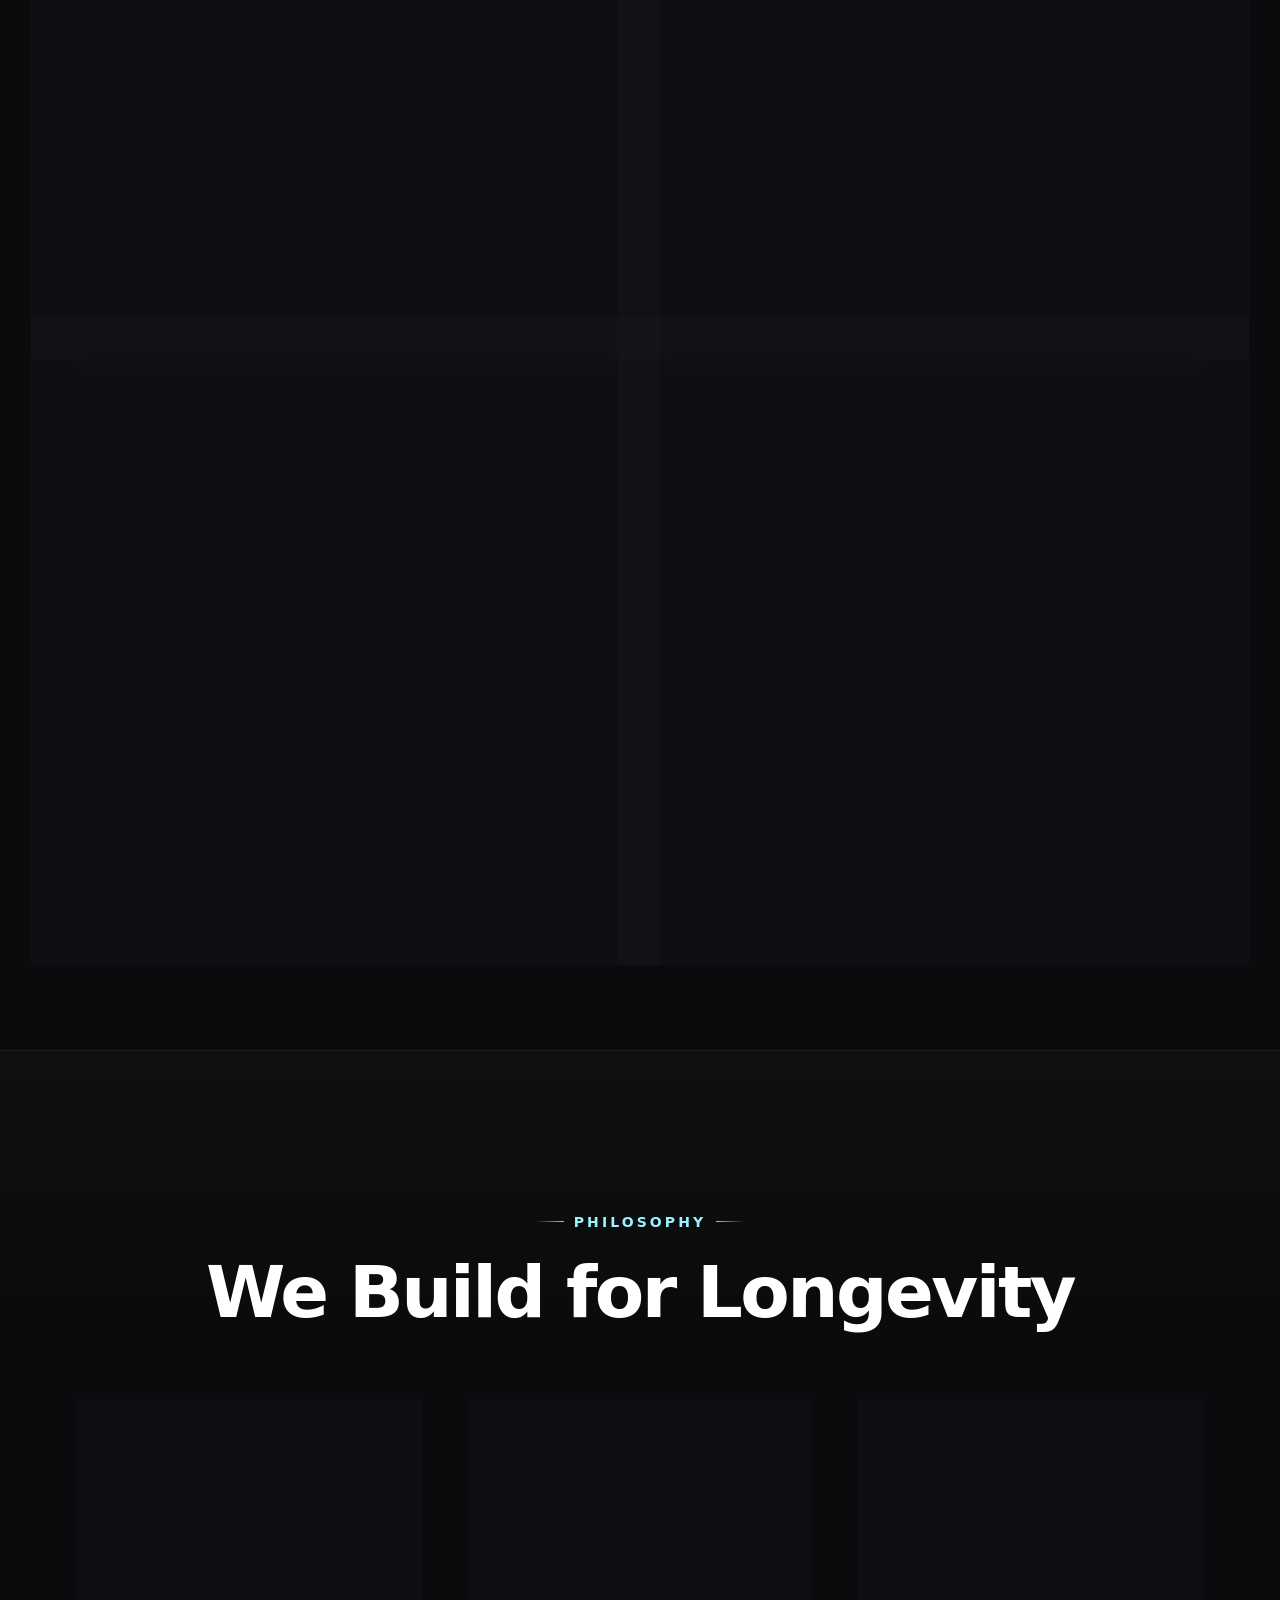
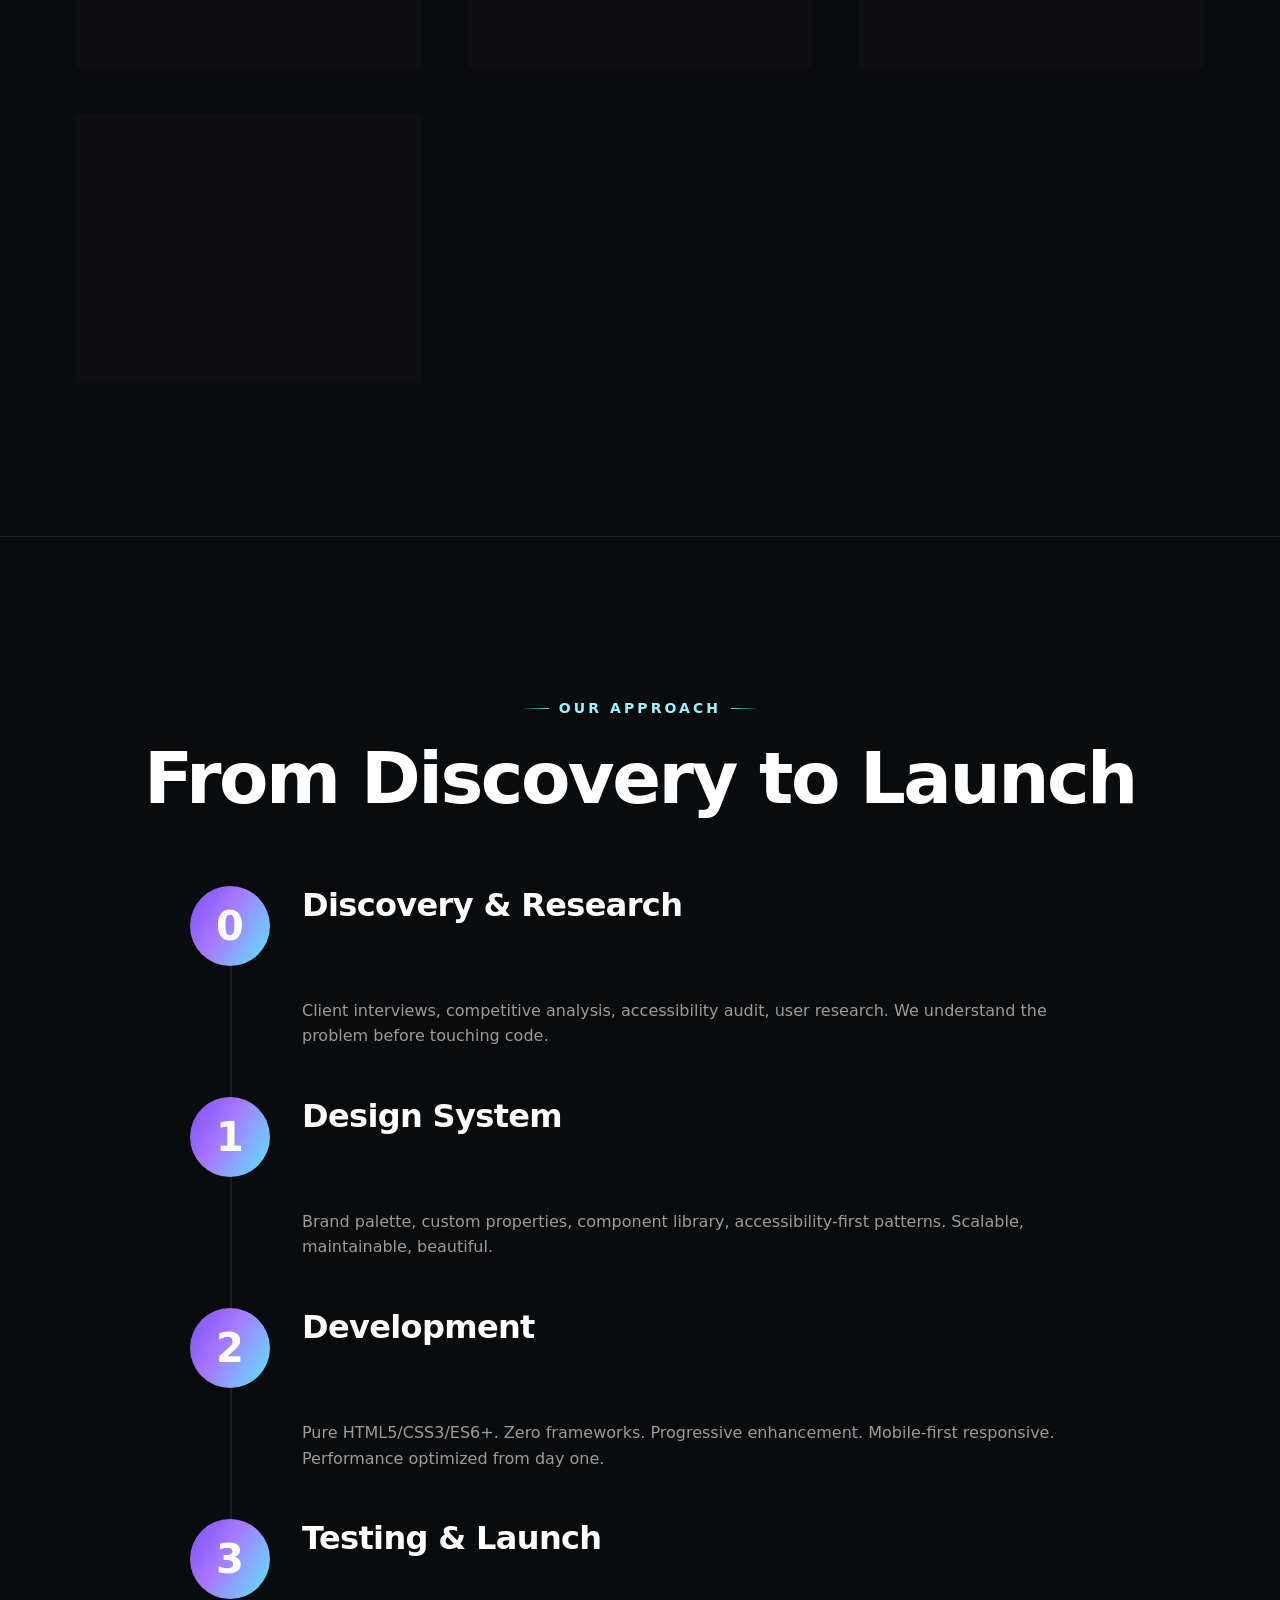
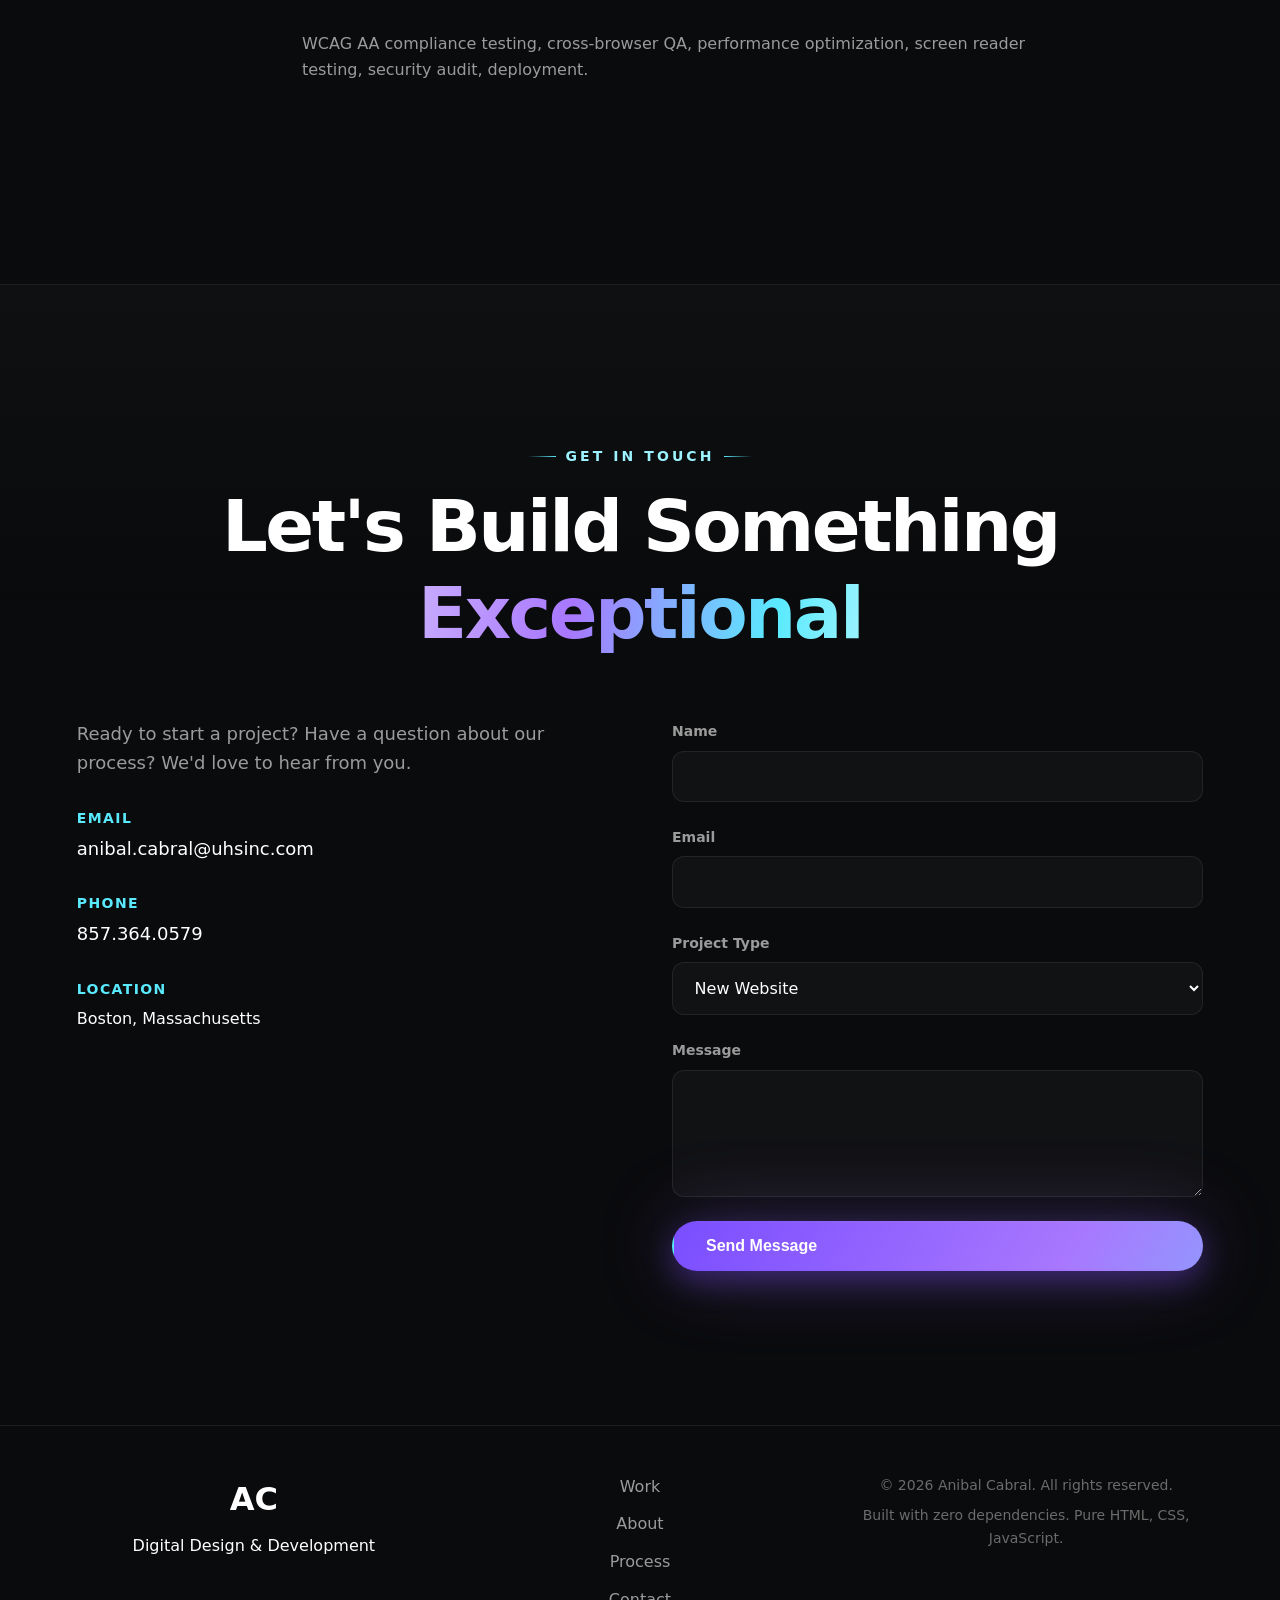
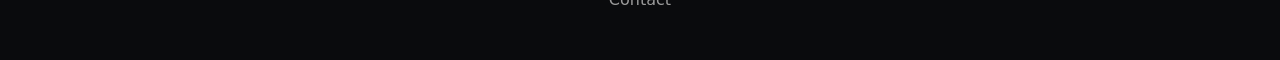
==== commit fd5b248b: "Elevate further: particle field, scroll-reactive hero, traced borders, staggered reveals Four more l" ====
--- a/index.html
+++ b/index.html
@@ -67,6 +67,7 @@
     <section id="hero" class="hero hero--portfolio" data-parallax>
       <div class="cursor-spot" data-cursor aria-hidden="true"></div>
       <div class="hero-grid" aria-hidden="true"></div>
+      <div class="hero-particles" data-particles aria-hidden="true"></div>
       <div class="hero-sweep" aria-hidden="true"></div>
       <div class="hero-vignette" aria-hidden="true"></div>
 
@@ -113,7 +114,7 @@
         <div class="project-grid">
 
           <!-- Project 1: Bridgewell -->
-          <article class="project-card" data-tilt data-reveal>
+          <article class="project-card card-trace" data-tilt data-reveal>
             <figure class="project-visual">
               <img
                 src="assets/images/projects/bridgewell-hero.svg"
@@ -141,7 +142,7 @@
           </article>
 
           <!-- Project 2: Hospital Intranet -->
-          <article class="project-card" data-tilt data-reveal>
+          <article class="project-card card-trace" data-tilt data-reveal>
             <figure class="project-visual">
               <img
                 src="assets/images/projects/hospital-intranet-hero.svg"
@@ -169,7 +170,7 @@
           </article>
 
           <!-- Project 3: VitalEdge Gym (Placeholder) -->
-          <article class="project-card" data-tilt data-reveal>
+          <article class="project-card card-trace" data-tilt data-reveal>
             <figure class="project-visual">
               <img
                 src="assets/images/projects/vitaledge-hero.svg"
@@ -197,7 +198,7 @@
           </article>
 
           <!-- Project 4: Crypto Infrastructure (Placeholder) -->
-          <article class="project-card" data-tilt data-reveal>
+          <article class="project-card card-trace" data-tilt data-reveal>
             <figure class="project-visual">
               <img
                 src="assets/images/projects/crypto-infra-hero.svg"
@@ -239,7 +240,7 @@
         </header>
 
         <div class="about-content">
-          <div class="about-principle" data-reveal>
+          <div class="about-principle card-trace" data-reveal>
             <h3>Zero Dependencies</h3>
             <p>
               No frameworks. No build tools. No npm packages breaking six months later.
@@ -247,7 +248,7 @@
             </p>
           </div>
 
-          <div class="about-principle" data-reveal>
+          <div class="about-principle card-trace" data-reveal>
             <h3>Accessibility First</h3>
             <p>
               WCAG AA minimum. Semantic HTML. ARIA labels. Keyboard navigation.
@@ -255,7 +256,7 @@
             </p>
           </div>
 
-          <div class="about-principle" data-reveal>
+          <div class="about-principle card-trace" data-reveal>
             <h3>Performance Obsessed</h3>
             <p>
               Lazy loading. Passive listeners. GPU acceleration. RequestAnimationFrame.
@@ -263,7 +264,7 @@
             </p>
           </div>
 
-          <div class="about-principle" data-reveal>
+          <div class="about-principle card-trace" data-reveal>
             <h3>Progressive Enhancement</h3>
             <p>
               Works without JavaScript. Enhanced with it. Mobile-first responsive.
--- a/assets/css/styles.css
+++ b/assets/css/styles.css
@@ -565,6 +565,33 @@
   background: radial-gradient(125% 95% at 50% 38%, transparent 52%, rgba(0, 0, 0, 0.55) 100%);
 }
 
+/* Atmospheric particle field (motes injected by JS) */
+.hero-particles {
+  position: absolute;
+  inset: 0;
+  z-index: 0;
+  pointer-events: none;
+  overflow: hidden;
+}
+
+.mote {
+  position: absolute;
+  border-radius: 50%;
+  background: currentColor;
+  color: var(--purple-300);
+  opacity: 0;
+  box-shadow: 0 0 8px currentColor;
+  animation: mote-float linear infinite;
+  will-change: transform, opacity;
+}
+
+@keyframes mote-float {
+  0%   { opacity: 0; transform: translateY(20px) scale(0.6); }
+  15%  { opacity: var(--mote-opacity, 0.7); }
+  85%  { opacity: var(--mote-opacity, 0.7); }
+  100% { opacity: 0; transform: translateY(-120px) scale(1); }
+}
+
 .cursor-spot {
   position: absolute;
   inset: 0;
@@ -853,6 +880,50 @@
               var(--glow-purple);
 }
 
+/* Traced gradient border that orbits the card edge on hover (shared by the
+   project + about cards). Uses a masked conic gradient ring. */
+@property --trace-angle {
+  syntax: '<angle>';
+  initial-value: 0deg;
+  inherits: false;
+}
+
+.card-trace {
+  position: relative;
+}
+
+.card-trace::after {
+  content: '';
+  position: absolute;
+  inset: 0;
+  border-radius: inherit;
+  padding: 1px;
+  background: conic-gradient(
+    from var(--trace-angle),
+    transparent 55%,
+    var(--purple) 78%,
+    var(--aqua) 90%,
+    transparent 100%
+  );
+  -webkit-mask: linear-gradient(#000 0 0) content-box, linear-gradient(#000 0 0);
+  -webkit-mask-composite: xor;
+  mask: linear-gradient(#000 0 0) content-box, linear-gradient(#000 0 0);
+  mask-composite: exclude;
+  opacity: 0;
+  transition: opacity var(--duration-base) var(--ease);
+  pointer-events: none;
+  z-index: 4;
+}
+
+.card-trace:hover::after {
+  opacity: 1;
+  animation: trace-orbit 3s linear infinite;
+}
+
+@keyframes trace-orbit {
+  to { --trace-angle: 360deg; }
+}
+
 .project-visual {
   position: relative;
   aspect-ratio: 4 / 3;
@@ -1244,6 +1315,19 @@
   transform: translateY(40px);
 }
 
+/* Staggered cascade for items within a grid/timeline */
+.project-grid > [data-reveal]:nth-child(2),
+.about-content > [data-reveal]:nth-child(2),
+.process-timeline > [data-reveal]:nth-child(2) { transition-delay: 0.1s; }
+
+.project-grid > [data-reveal]:nth-child(3),
+.about-content > [data-reveal]:nth-child(3),
+.process-timeline > [data-reveal]:nth-child(3) { transition-delay: 0.2s; }
+
+.project-grid > [data-reveal]:nth-child(4),
+.about-content > [data-reveal]:nth-child(4),
+.process-timeline > [data-reveal]:nth-child(4) { transition-delay: 0.3s; }
+
 [data-reveal][data-revealed] {
   opacity: 1;
   transform: translateY(0);
